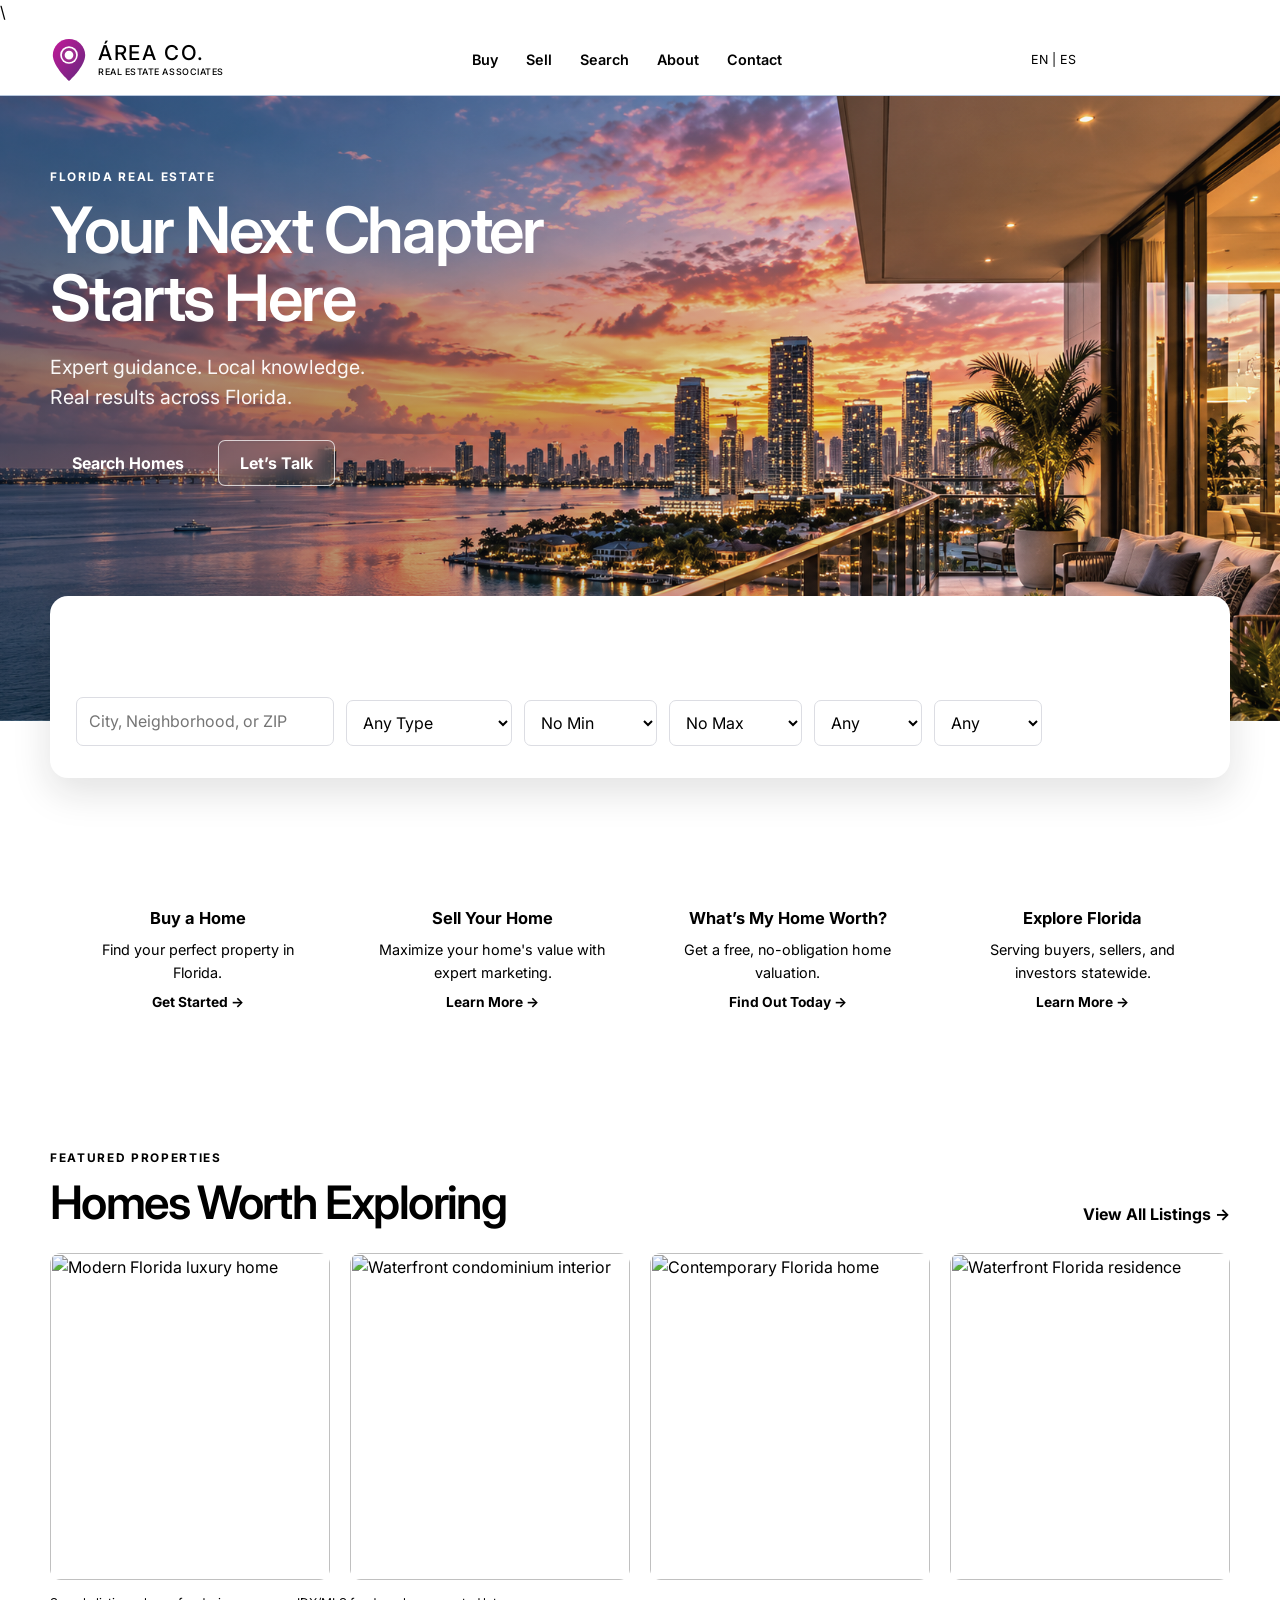
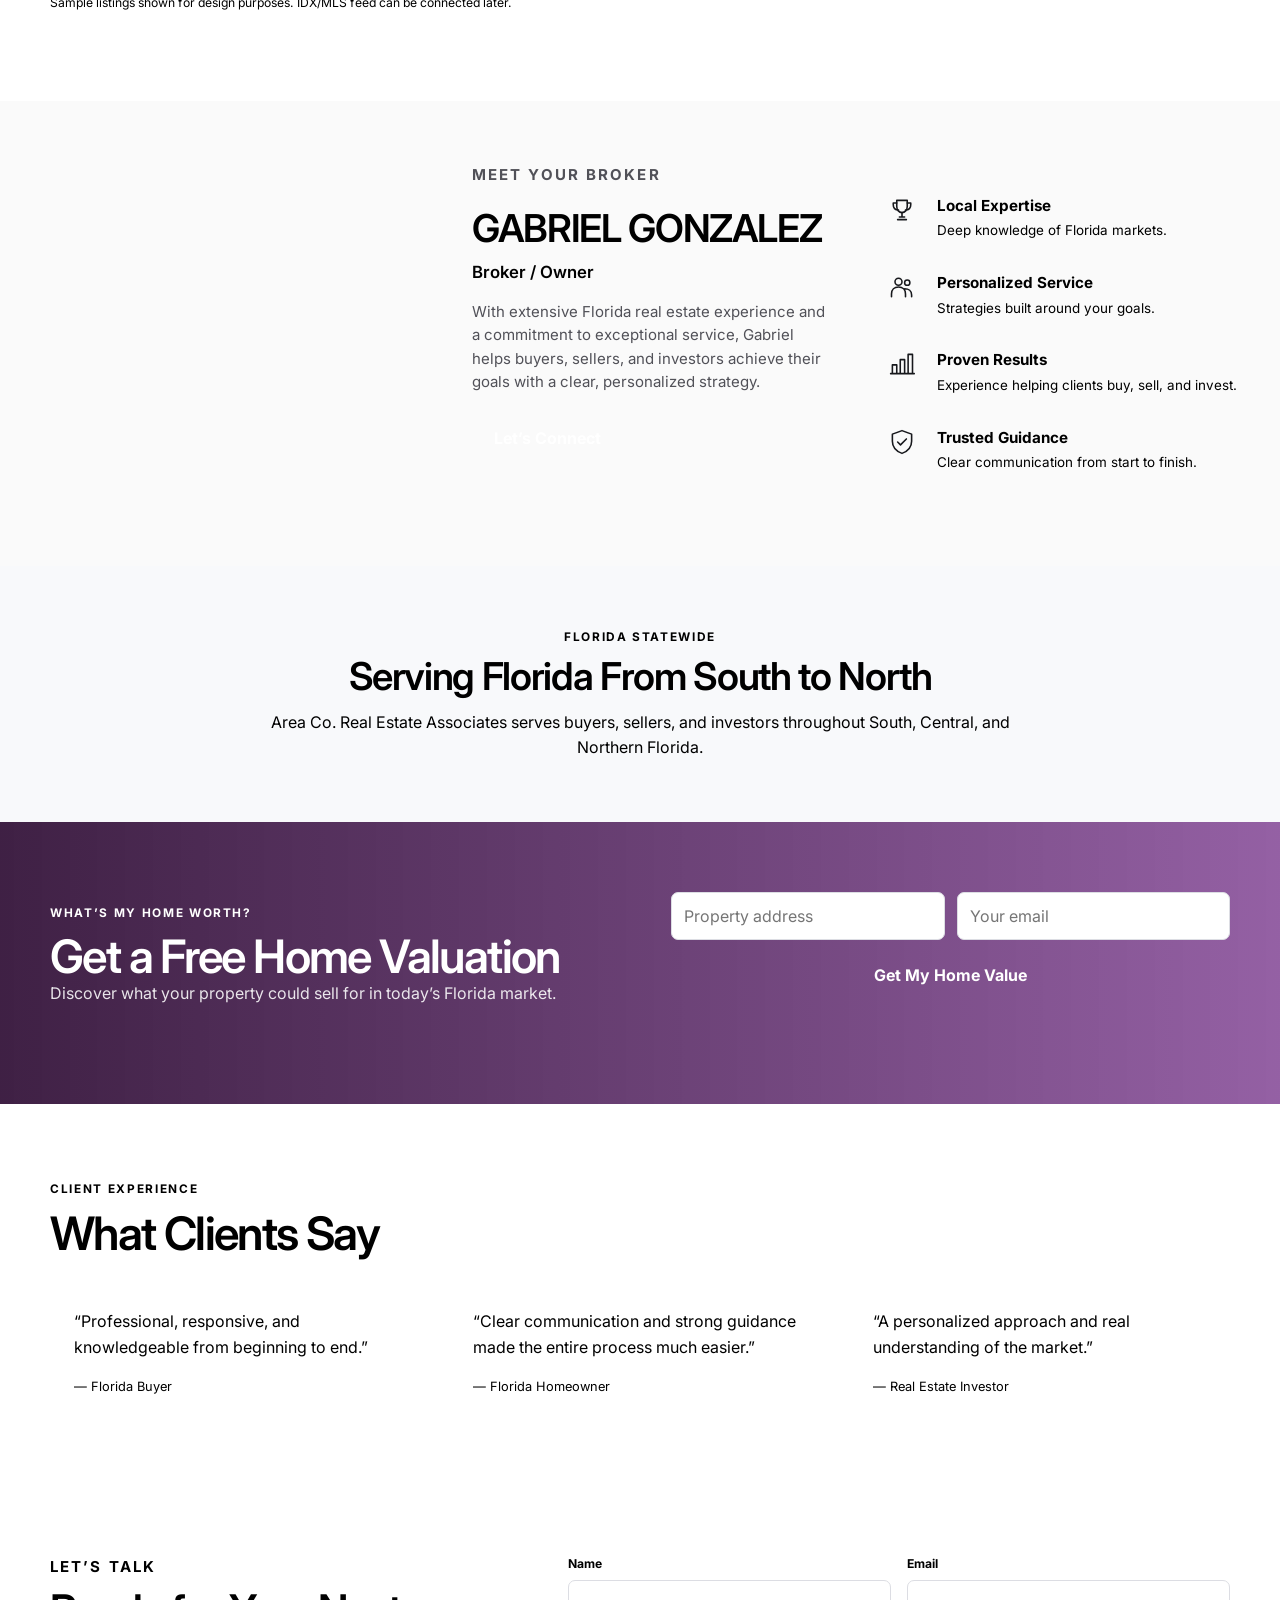
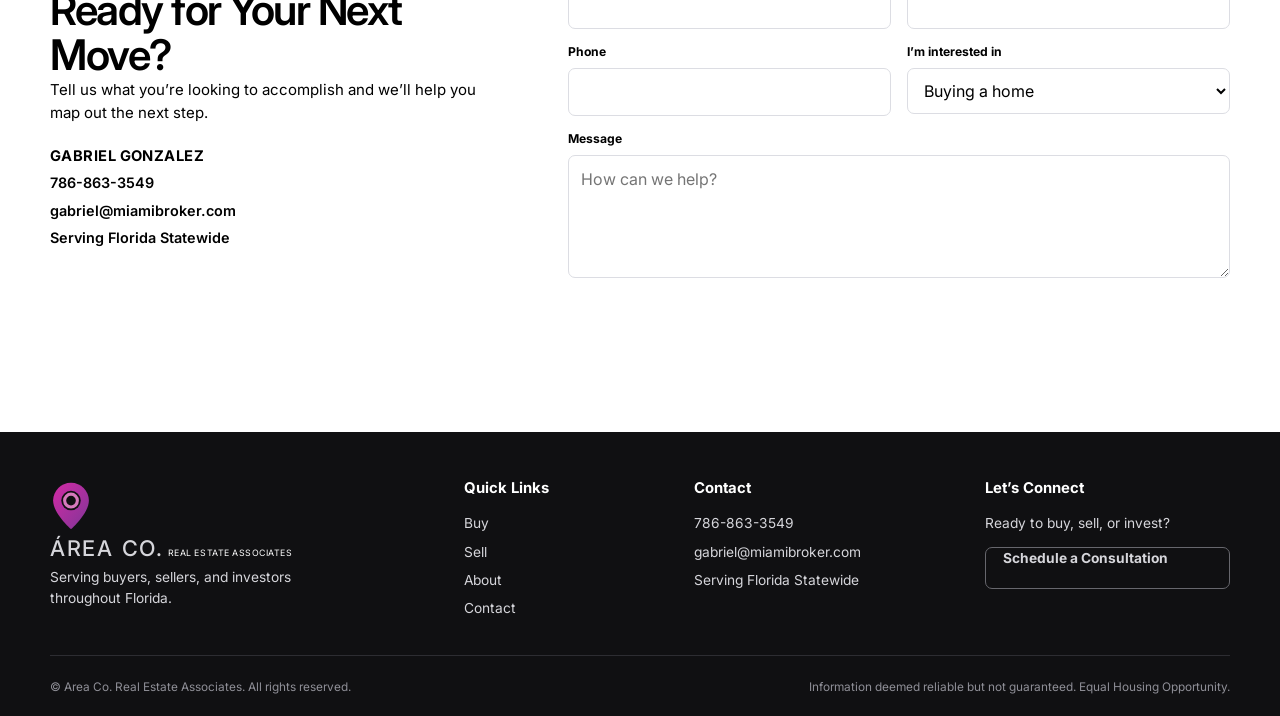
==== index.html @ 0ae772a0 "Add files via upload" ====
\
<!doctype html>
<html lang="en">
<head>
  <meta charset="utf-8" />
  <meta name="viewport" content="width=device-width, initial-scale=1" />
  <meta name="description" content="Area Co. Real Estate Associates — serving buyers, sellers, and investors throughout Florida." />
  <title>Area Co. Real Estate Associates | Florida Real Estate</title>
  <link rel="preconnect" href="https://fonts.googleapis.com">
  <link rel="preconnect" href="https://fonts.gstatic.com" crossorigin>
  <link href="https://fonts.googleapis.com/css2?family=Inter:wght@400;500;600;700&display=swap" rel="stylesheet">
  <link rel="stylesheet" href="styles.css" />
</head>
<body>
  <header class="site-header">
    <div class="container nav-wrap">
      <a href="#top" class="brand" aria-label="Area Co. home">
        <svg class="brand-mark" viewBox="0 0 54 64" aria-hidden="true">
          <defs>
            <linearGradient id="brandGradientHeader" x1="0" y1="0" x2="1" y2="1">
              <stop offset="0%" stop-color="#c21a98"/>
              <stop offset="100%" stop-color="#65277f"/>
            </linearGradient>
          </defs>
          <path fill="url(#brandGradientHeader)" d="M27 2C14.3 2 4 12.3 4 25c0 16.6 23 37 23 37s23-20.4 23-37C50 12.3 39.7 2 27 2Z"/>
          <circle cx="27" cy="25" r="12.5" fill="#fff"/>
          <circle cx="27" cy="25" r="8.2" fill="none" stroke="#9d2d8f" stroke-width="4"/>
        </svg>
        <span class="brand-copy">
          <strong>ÁREA CO.</strong>
          <small>REAL ESTATE ASSOCIATES</small>
        </span>
      </a>

      <button class="menu-toggle" aria-expanded="false" aria-controls="mainNav" aria-label="Open navigation">
        <span></span><span></span><span></span>
      </button>

      <nav id="mainNav" class="main-nav" aria-label="Primary navigation">
        <a href="#buy">Buy</a>
        <a href="#sell">Sell</a>
        <a href="#search">Search</a>
        <a href="#about">About</a>
        <a href="#contact">Contact</a>
      </nav>

      <div class="nav-actions">
        <span class="lang">EN <span>|</span> ES</span>
        <a class="btn btn-accent btn-small" href="tel:+17868633549">786-863-3549</a>
      </div>
    </div>
  </header>

  <main id="top">
    <section class="hero">
      <div class="hero-image" aria-hidden="true"></div>
      <div class="hero-shade" aria-hidden="true"></div>
      <div class="container hero-inner">
        <div class="hero-copy">
          <p class="eyebrow light">Florida Real Estate</p>
          <h1>Your Next Chapter<br />Starts Here</h1>
          <p class="hero-sub">Expert guidance. Local knowledge.<br />Real results across Florida.</p>
          <div class="hero-buttons">
            <a class="btn btn-accent" href="#search">Search Homes</a>
            <a class="btn btn-ghost" href="#contact">Let’s Talk</a>
          </div>
        </div>

        <form id="propertySearch" class="search-panel" aria-label="Property search">
          <div class="search-tabs" role="tablist" aria-label="Search type">
            <button type="button" class="tab active" data-tab="Buy">Buy</button>
            <button type="button" class="tab" data-tab="Rent">Rent</button>
            <button type="button" class="tab" data-tab="Sell">Sell</button>
            <button type="button" class="tab" data-tab="Home Value">Home Value</button>
          </div>
          <div class="search-grid">
            <label>
              <span>Location</span>
              <input type="text" name="location" placeholder="City, Neighborhood, or ZIP" />
            </label>
            <label>
              <span>Property Type</span>
              <select name="type">
                <option>Any Type</option>
                <option>Single Family</option>
                <option>Condo</option>
                <option>Townhome</option>
                <option>Multi-Family</option>
              </select>
            </label>
            <label>
              <span>Price Min</span>
              <select name="min">
                <option>No Min</option>
                <option>$300,000</option>
                <option>$500,000</option>
                <option>$750,000</option>
                <option>$1,000,000</option>
              </select>
            </label>
            <label>
              <span>Price Max</span>
              <select name="max">
                <option>No Max</option>
                <option>$750,000</option>
                <option>$1,000,000</option>
                <option>$1,500,000</option>
                <option>$2,500,000+</option>
              </select>
            </label>
            <label>
              <span>Beds</span>
              <select name="beds">
                <option>Any</option><option>2+</option><option>3+</option><option>4+</option><option>5+</option>
              </select>
            </label>
            <label>
              <span>Baths</span>
              <select name="baths">
                <option>Any</option><option>2+</option><option>3+</option><option>4+</option>
              </select>
            </label>
            <button class="btn btn-accent search-btn" type="submit">Search</button>
          </div>
          <p id="searchMessage" class="form-message" aria-live="polite"></p>
        </form>
      </div>
    </section>

    <section class="quick-links" id="buy">
      <div class="container quick-grid">
        <a href="#search" class="quick-item">
          <svg class="quick-icon" viewBox="0 0 32 32" aria-hidden="true">
            <path d="M5 14.5 16 5l11 9.5V27H19v-8h-6v8H5Z"/>
          </svg>
          <h3>Buy a Home</h3>
          <p>Find your perfect property in Florida.</p>
          <span>Get Started →</span>
        </a>
        <a href="#sell" class="quick-item">
          <svg class="quick-icon" viewBox="0 0 32 32" aria-hidden="true">
            <path d="M4 14 15 3h10l4 4v10L18 28 4 14Z"/>
            <circle cx="22" cy="9" r="2"/>
          </svg>
          <h3>Sell Your Home</h3>
          <p>Maximize your home's value with expert marketing.</p>
          <span>Learn More →</span>
        </a>
        <a href="#sell" class="quick-item">
          <svg class="quick-icon" viewBox="0 0 32 32" aria-hidden="true">
            <path d="M5 27V16h5v11M14 27V10h5v17M23 27V4h5v23M3 27h27"/>
          </svg>
          <h3>What’s My Home Worth?</h3>
          <p>Get a free, no-obligation home valuation.</p>
          <span>Find Out Today →</span>
        </a>
        <a href="#statewide" class="quick-item">
          <svg class="quick-icon" viewBox="0 0 32 32" aria-hidden="true">
            <path d="M16 29s9-8.4 9-16a9 9 0 1 0-18 0c0 7.6 9 16 9 16Z"/>
            <circle cx="16" cy="13" r="3.2"/>
          </svg>
          <h3>Explore Florida</h3>
          <p>Serving buyers, sellers, and investors statewide.</p>
          <span>Learn More →</span>
        </a>
      </div>
    </section>

    <section class="section" id="search">
      <div class="container">
        <div class="section-heading">
          <div>
            <p class="eyebrow">Featured Properties</p>
            <h2>Homes Worth Exploring</h2>
          </div>
          <a href="#contact" class="text-link">View All Listings →</a>
        </div>

        <div class="property-grid">
          <article class="property-card">
            <img src="https://images.unsplash.com/photo-1600585154340-be6161a56a0c?auto=format&fit=crop&w=900&q=82" alt="Modern Florida luxury home" />
            <div class="property-body"><h3>$1,495,000</h3><p class="location">Doral, FL</p><p class="meta">5 Beds | 4 Baths | 3,220 Sq Ft</p></div>
          </article>
          <article class="property-card">
            <img src="https://images.unsplash.com/photo-1600566753086-00f18fb6b3ea?auto=format&fit=crop&w=900&q=82" alt="Waterfront condominium interior" />
            <div class="property-body"><h3>$895,000</h3><p class="location">Brickell, FL</p><p class="meta">2 Beds | 2 Baths | 1,256 Sq Ft</p></div>
          </article>
          <article class="property-card">
            <img src="https://images.unsplash.com/photo-1568605114967-8130f3a36994?auto=format&fit=crop&w=900&q=82" alt="Contemporary Florida home" />
            <div class="property-body"><h3>$725,000</h3><p class="location">Homestead, FL</p><p class="meta">4 Beds | 3 Baths | 2,410 Sq Ft</p></div>
          </article>
          <article class="property-card">
            <img src="https://images.unsplash.com/photo-1605146769289-440113cc3d00?auto=format&fit=crop&w=900&q=82" alt="Waterfront Florida residence" />
            <div class="property-body"><h3>$1,250,000</h3><p class="location">Miami, FL</p><p class="meta">4 Beds | 3 Baths | 2,980 Sq Ft</p></div>
          </article>
        </div>
        <p class="placeholder-note">Sample listings shown for design purposes. IDX/MLS feed can be connected later.</p>
      </div>
    </section>

    <section class="broker-section" id="about">
      <div class="broker-photo" role="img" aria-label="Professional real estate broker"></div>

      <div class="broker-copy">
        <p class="eyebrow">Meet Your Broker</p>
        <h2>GABRIEL GONZALEZ</h2>
        <h3>Broker / Owner</h3>
        <p>With extensive Florida real estate experience and a commitment to exceptional service, Gabriel helps buyers, sellers, and investors achieve their goals with a clear, personalized strategy.</p>
        <a class="btn btn-accent" href="#contact">Let’s Connect</a>
      </div>

      <div class="broker-values">
        <div class="broker-value">
          <svg viewBox="0 0 32 32" aria-hidden="true">
            <path d="M10 5h12v7c0 4-2.7 7-6 7s-6-3-6-7V5Z"/>
            <path d="M10 8H6v2c0 4 2.4 6 6 6M22 8h4v2c0 4-2.4 6-6 6M16 19v5M11 27h10M13 24h6"/>
          </svg>
          <div><strong>Local Expertise</strong><span>Deep knowledge of Florida markets.</span></div>
        </div>
        <div class="broker-value">
          <svg viewBox="0 0 32 32" aria-hidden="true">
            <circle cx="12" cy="10" r="4"/>
            <circle cx="22" cy="11" r="3"/>
            <path d="M4 27v-3c0-5 3.3-8 8-8s8 3 8 8v3M19 18c4.6 0 8 2.7 8 7v2"/>
          </svg>
          <div><strong>Personalized Service</strong><span>Strategies built around your goals.</span></div>
        </div>
        <div class="broker-value">
          <svg viewBox="0 0 32 32" aria-hidden="true">
            <path d="M5 27V17h5v10M14 27V11h5v16M23 27V5h5v22M3 27h27"/>
          </svg>
          <div><strong>Proven Results</strong><span>Experience helping clients buy, sell, and invest.</span></div>
        </div>
        <div class="broker-value">
          <svg viewBox="0 0 32 32" aria-hidden="true">
            <path d="M16 3 27 7v8c0 7-4.4 11.4-11 14-6.6-2.6-11-7-11-14V7l11-4Z"/>
            <path d="m11 16 3.3 3.3L21 12.5"/>
          </svg>
          <div><strong>Trusted Guidance</strong><span>Clear communication from start to finish.</span></div>
        </div>
      </div>
    </section>

    <section class="statewide-section" id="statewide">
      <div class="container statewide-inner">
        <p class="eyebrow">Florida Statewide</p>
        <h2>Serving Florida From South to North</h2>
        <p>Area Co. Real Estate Associates serves buyers, sellers, and investors throughout South, Central, and Northern Florida.</p>
      </div>
    </section>

    <section class="valuation" id="sell">
      <div class="container valuation-inner">
        <div>
          <p class="eyebrow light">What’s My Home Worth?</p>
          <h2>Get a Free Home Valuation</h2>
          <p>Discover what your property could sell for in today’s Florida market.</p>
        </div>
        <form id="valuationForm" class="valuation-form">
          <input type="text" name="address" placeholder="Property address" required />
          <input type="email" name="email" placeholder="Your email" required />
          <button class="btn btn-accent" type="submit">Get My Home Value</button>
          <p id="valuationMessage" class="form-message light-message" aria-live="polite"></p>
        </form>
      </div>
    </section>

    <section class="section testimonials">
      <div class="container">
        <p class="eyebrow">Client Experience</p>
        <h2>What Clients Say</h2>
        <div class="testimonial-grid">
          <blockquote>“Professional, responsive, and knowledgeable from beginning to end.”<cite>— Florida Buyer</cite></blockquote>
          <blockquote>“Clear communication and strong guidance made the entire process much easier.”<cite>— Florida Homeowner</cite></blockquote>
          <blockquote>“A personalized approach and real understanding of the market.”<cite>— Real Estate Investor</cite></blockquote>
        </div>
      </div>
    </section>

    <section class="contact-section" id="contact">
      <div class="container contact-grid">
        <div>
          <p class="eyebrow">Let’s Talk</p>
          <h2>Ready for Your Next Move?</h2>
          <p>Tell us what you’re looking to accomplish and we’ll help you map out the next step.</p>
          <div class="contact-details">
            <strong>GABRIEL GONZALEZ</strong>
            <a href="tel:+17868633549">786-863-3549</a>
            <a href="mailto:gabriel@miamibroker.com">gabriel@miamibroker.com</a>
            <span>Serving Florida Statewide</span>
          </div>
        </div>

        <form id="contactForm" class="contact-form">
          <label><span>Name</span><input type="text" name="name" required /></label>
          <label><span>Email</span><input type="email" name="email" required /></label>
          <label><span>Phone</span><input type="tel" name="phone" /></label>
          <label><span>I’m interested in</span>
            <select name="interest">
              <option>Buying a home</option>
              <option>Selling a home</option>
              <option>Investing</option>
              <option>Home valuation</option>
              <option>General question</option>
            </select>
          </label>
          <label class="full"><span>Message</span><textarea name="message" rows="4" placeholder="How can we help?"></textarea></label>
          <button class="btn btn-accent" type="submit">Send Message</button>
          <p id="contactMessage" class="form-message" aria-live="polite"></p>
        </form>
      </div>
    </section>
  </main>

  <footer class="site-footer">
    <div class="container footer-grid">
      <div class="footer-brand">
        <a href="#top" class="footer-logo" aria-label="Area Co. home">
          <svg class="footer-brand-mark" viewBox="0 0 54 64" aria-hidden="true">
            <defs>
              <linearGradient id="brandGradientFooter" x1="0" y1="0" x2="1" y2="1">
                <stop offset="0%" stop-color="#d32aa5"/>
                <stop offset="100%" stop-color="#7f3697"/>
              </linearGradient>
            </defs>
            <path fill="url(#brandGradientFooter)" d="M27 2C14.3 2 4 12.3 4 25c0 16.6 23 37 23 37s23-20.4 23-37C50 12.3 39.7 2 27 2Z"/>
            <circle cx="27" cy="25" r="12.5" fill="#101012"/>
            <circle cx="27" cy="25" r="8.2" fill="none" stroke="#d67abc" stroke-width="4"/>
          </svg>
          <span>
            <strong>ÁREA CO.</strong>
            <small>REAL ESTATE ASSOCIATES</small>
          </span>
        </a>
        <p>Serving buyers, sellers, and investors throughout Florida.</p>
      </div>

      <div>
        <h4>Quick Links</h4>
        <a href="#buy">Buy</a>
        <a href="#sell">Sell</a>
        <a href="#about">About</a>
        <a href="#contact">Contact</a>
      </div>

      <div>
        <h4>Contact</h4>
        <a href="tel:+17868633549">786-863-3549</a>
        <a href="mailto:gabriel@miamibroker.com">gabriel@miamibroker.com</a>
        <span>Serving Florida Statewide</span>
      </div>

      <div class="footer-cta">
        <h4>Let’s Connect</h4>
        <p>Ready to buy, sell, or invest?</p>
        <a class="btn btn-outline-light" href="#contact">Schedule a Consultation</a>
      </div>
    </div>

    <div class="container footer-bottom">
      <span>© <span id="year"></span> Area Co. Real Estate Associates. All rights reserved.</span>
      <span>Information deemed reliable but not guaranteed. Equal Housing Opportunity.</span>
    </div>
  </footer>

  <script src="script.js"></script>
</body>
</html>
---- styles.css ----
\
:root{
  --ink:#111217;
  --muted:#6b6e76;
  --line:#e7e8ec;
  --paper:#ffffff;
  --soft:#f6f7f9;
  --magenta:#b0148e;
  --purple:#6d2b82;
  --gradient:linear-gradient(135deg,var(--magenta),var(--purple));
  --shadow:0 12px 32px rgba(20,20,20,.10);
}

*{box-sizing:border-box}
html{scroll-behavior:smooth}
body{
  margin:0;
  color:var(--ink);
  background:var(--paper);
  font-family:Inter,system-ui,-apple-system,BlinkMacSystemFont,"Segoe UI",sans-serif;
  line-height:1.55;
}
img{display:block;max-width:100%}
a{text-decoration:none;color:inherit}
button,input,select,textarea{font:inherit}
.container{width:min(1180px,calc(100% - 40px));margin-inline:auto}
.eyebrow{text-transform:uppercase;letter-spacing:.14em;font-size:.74rem;font-weight:700;color:var(--magenta);margin:0 0 10px}
.eyebrow.light{color:#fff}
h1,h2,h3,h4{font-family:Inter,system-ui,-apple-system,BlinkMacSystemFont,"Segoe UI",sans-serif}
h1,h2{margin:0;line-height:1.06;letter-spacing:-.035em}
h1{font-size:clamp(3rem,5vw,4.75rem);font-weight:600}
h2{font-size:clamp(1.9rem,3.6vw,3rem);font-weight:600}
p{margin-top:0}

.btn{
  display:inline-flex;
  align-items:center;
  justify-content:center;
  min-height:46px;
  padding:0 21px;
  border-radius:7px;
  border:1px solid transparent;
  font-weight:700;
  transition:.2s ease;
  cursor:pointer;
}
.btn-accent{background:var(--gradient);color:#fff}
.btn-accent:hover{transform:translateY(-1px);filter:brightness(1.04)}
.btn-ghost{border-color:rgba(255,255,255,.72);color:#fff;background:rgba(255,255,255,.07);backdrop-filter:blur(8px)}
.btn-small{min-height:40px;padding-inline:16px;font-size:.88rem}
.text-link{color:var(--magenta);font-weight:700}

.site-header{
  position:sticky;top:0;z-index:30;
  background:rgba(255,255,255,.97);
  border-bottom:1px solid #b7c7dd;
  backdrop-filter:blur(12px)
}
.nav-wrap{min-height:70px;display:flex;align-items:center;gap:26px}
.brand{display:flex;align-items:center;gap:10px;flex:0 0 auto}
.brand-mark{width:38px;height:46px;display:block}
.brand-copy{display:flex;flex-direction:column;line-height:1}
.brand-copy strong{font-size:1.28rem;letter-spacing:.08em;font-weight:500}
.brand-copy small{font-size:.56rem;letter-spacing:.06em;margin-top:5px;font-weight:500}
.main-nav{display:flex;align-items:center;justify-content:center;gap:28px;margin-left:auto}
.main-nav a{font-size:.9rem;font-weight:600}
.main-nav a:hover{color:var(--magenta)}
.nav-actions{display:flex;align-items:center;gap:16px;margin-left:auto}
.lang{font-size:.78rem;color:var(--muted)}
.menu-toggle{display:none;border:0;background:transparent;padding:7px}
.menu-toggle span{display:block;width:24px;height:2px;background:#111;margin:5px 0}

.hero{
  position:relative;
  min-height:620px;
  overflow:visible;
  color:#fff;
}
.hero-image{
  position:absolute;
  inset:0;
  background:url("assets/hero-miami.png") center 48%/cover no-repeat;
  filter:brightness(1.08) saturate(.82) contrast(.96);
  transform:scale(1.003);
}
.hero-shade{
  position:absolute;
  inset:0;
  background:linear-gradient(90deg,rgba(9,18,34,.40) 0%,rgba(9,18,34,.17) 42%,rgba(9,18,34,.02) 72%);
}
.hero-inner{padding:72px 0 0;position:relative;z-index:2}
.hero-copy{max-width:610px}
.hero-sub{font-size:clamp(1rem,1.7vw,1.22rem);margin:20px 0 28px;color:rgba(255,255,255,.95)}
.hero-buttons{display:flex;gap:12px;flex-wrap:wrap}
.search-panel{
  margin-top:52px;
  transform:translateY(58px);
  background:#fff;
  color:var(--ink);
  border-radius:18px;
  box-shadow:0 14px 38px rgba(20,20,20,.13);
  padding:0 26px 24px;
}
.search-tabs{display:flex;gap:28px;border-bottom:1px solid var(--line);min-height:58px;align-items:end}
.tab{border:0;background:transparent;padding:0 6px 15px;font-weight:600;cursor:pointer;color:var(--muted);border-bottom:3px solid transparent}
.tab.active{color:var(--ink);border-bottom-color:var(--magenta)}
.search-grid{display:grid;grid-template-columns:1.55fr 1fr .8fr .8fr .65fr .65fr .9fr;gap:12px;padding-top:18px;align-items:end}
.search-grid label span,.contact-form label span{display:block;font-size:.76rem;font-weight:700;margin-bottom:6px}
input,select,textarea{width:100%;border:1px solid #dcdde3;background:#fff;border-radius:7px;padding:11px 12px;outline:none}
input:focus,select:focus,textarea:focus{border-color:var(--magenta);box-shadow:0 0 0 3px rgba(176,20,142,.10)}
.search-btn{width:100%}
.form-message{margin:8px 0 0;color:var(--muted);font-size:.84rem}

.quick-links{padding:120px 0 60px;border-bottom:1px solid var(--line)}
.quick-grid{display:grid;grid-template-columns:repeat(4,1fr)}
.quick-item{text-align:center;padding:0 28px;border-right:1px solid var(--line)}
.quick-item:last-child{border-right:0}
.quick-icon{
  width:38px;height:38px;
  margin:0 auto 12px;
  fill:none;
  stroke:var(--magenta);
  stroke-width:2;
  stroke-linecap:round;
  stroke-linejoin:round;
}
.quick-item h3{margin:0 0 8px;font-size:1.03rem}
.quick-item p{color:var(--muted);font-size:.9rem;margin-bottom:8px}
.quick-item span{color:var(--magenta);font-weight:700;font-size:.86rem}

.section{padding:76px 0}
.section-heading{display:flex;align-items:end;justify-content:space-between;gap:20px;margin-bottom:26px}
.section-heading p{color:var(--muted);max-width:680px}
.property-grid{display:grid;grid-template-columns:repeat(4,1fr);gap:20px}
.property-card{border:1px solid var(--line);border-radius:11px;overflow:hidden;background:#fff;transition:.2s ease}
.property-card:hover{transform:translateY(-4px);box-shadow:var(--shadow)}
.property-card img{width:100%;aspect-ratio:1.35/1;object-fit:cover}
.property-body{padding:16px}
.property-body h3{font-size:1.18rem;margin:0 0 4px}
.property-body p{margin-bottom:5px}
.location{font-weight:600}
.meta{color:var(--muted);font-size:.8rem}
.placeholder-note{font-size:.76rem;color:var(--muted);margin-top:14px}

.broker-section{
  display:grid;
  grid-template-columns:1.05fr 1.12fr 1fr;
  min-height:465px;
  background:#fafafa;
  border-block:1px solid var(--line)
}
.broker-photo{
  background:url("https://images.unsplash.com/photo-1560250097-0b93528c311a?auto=format&fit=crop&w=1000&q=85") center/cover no-repeat;
  min-height:405px
}
.broker-copy{padding:62px 48px}
.broker-copy h2{font-size:clamp(1.75rem,3vw,2.55rem)}
.broker-copy h3{margin:10px 0 15px;font-size:1.05rem;font-weight:600}
.broker-copy p{color:#515158;margin-bottom:22px;font-size:.94rem}
.broker-values{display:flex;flex-direction:column;justify-content:center;padding:48px 42px 48px 12px}
.broker-value{display:grid;grid-template-columns:34px 1fr;gap:15px;align-items:start;padding:15px 0;border-bottom:1px solid var(--line)}
.broker-value:last-child{border-bottom:0}
.broker-value svg{width:28px;height:28px;fill:none;stroke:#17181c;stroke-width:1.8;stroke-linecap:round;stroke-linejoin:round;margin-top:2px}
.broker-value strong,.broker-value span{display:block}
.broker-value strong{font-size:.95rem}
.broker-value span{font-size:.84rem;color:var(--muted);margin-top:3px}

.statewide-section{padding:62px 0;background:#f8f9fb;border-bottom:1px solid var(--line)}
.statewide-inner{max-width:760px;text-align:center}
.statewide-inner h2{font-size:clamp(1.8rem,3vw,2.55rem);margin-bottom:13px}
.statewide-inner p:last-child{color:var(--muted);font-size:1rem;margin-bottom:0}

.valuation{
  padding:70px 0;
  color:#fff;
  background:
    linear-gradient(90deg,rgba(42,8,48,.90),rgba(107,35,129,.72)),
    url("https://images.unsplash.com/photo-1600047509807-ba8f99d2cdde?auto=format&fit=crop&w=1800&q=82") center/cover no-repeat
}
.valuation-inner{display:grid;grid-template-columns:1fr 1fr;gap:62px;align-items:center}
.valuation-inner p{color:rgba(255,255,255,.88)}
.valuation-form{display:grid;grid-template-columns:1fr 1fr;gap:12px}
.valuation-form .btn,.valuation-form .form-message{grid-column:1/-1}
.light-message{color:rgba(255,255,255,.86)}

.testimonials h2{margin-bottom:28px}
.testimonial-grid{display:grid;grid-template-columns:repeat(3,1fr);gap:18px}
blockquote{
  margin:0;
  padding:24px;
  border:1px solid var(--line);
  border-radius:11px;
  font-size:1rem;
  line-height:1.6;
  background:#fff
}
cite{display:block;font-size:.8rem;color:var(--muted);margin-top:16px;font-style:normal}

.contact-section{padding:58px 0;background:var(--soft)}
.contact-grid{display:grid;grid-template-columns:.82fr 1.18fr;gap:58px;align-items:start}
.contact-grid>div>p{color:var(--muted);font-size:.94rem;max-width:430px}
.contact-grid h2{font-size:clamp(1.85rem,3.3vw,2.7rem)}
.contact-details{display:flex;flex-direction:column;gap:5px;margin-top:20px;font-weight:600}
.contact-details strong{font-size:.92rem;letter-spacing:.03em}
.contact-details a,.contact-details span{font-size:.9rem}
.contact-form{display:grid;grid-template-columns:1fr 1fr;gap:14px 16px}
.contact-form .full{grid-column:1/-1}
.contact-form textarea{min-height:110px;resize:vertical}
.contact-form .btn,.contact-form .form-message{grid-column:1/-1;justify-self:start}
.contact-form .btn{min-height:44px;padding-inline:24px}

.site-footer{background:#101012;color:#fff;padding:42px 0 20px}
.footer-grid{display:grid;grid-template-columns:1.5fr .75fr 1fr 1fr;gap:46px;align-items:start}
.footer-logo{display:flex;align-items:center;gap:11px;width:max-content}
.footer-brand-mark{width:42px;height:50px}
.footer-logo>span{display:flex;flex-direction:column;line-height:1}
.footer-logo strong{font-size:1.35rem;letter-spacing:.08em;font-weight:500}
.footer-logo small{font-size:.55rem;letter-spacing:.06em;margin-top:5px;color:#fff}
.footer-brand p{max-width:310px;color:#bfc0c7;margin-top:16px}
.footer-grid h4{margin:3px 0 13px;font-size:.93rem}
.footer-grid a,.footer-grid span,.footer-grid p{display:block;color:#d6d6db;margin:7px 0;font-size:.86rem}
.footer-grid a:hover{color:#fff}
.footer-cta p{margin-bottom:12px}
.btn-outline-light{border-color:#67676d;color:#fff;margin-top:7px;min-height:42px;padding-inline:17px;font-size:.84rem}
.footer-bottom{
  display:flex;justify-content:space-between;gap:24px;
  padding-top:22px;margin-top:28px;
  border-top:1px solid #2d2d32;
  color:#8f8f97;font-size:.74rem
}

@media(max-width:1020px){
  .main-nav{position:absolute;left:0;right:0;top:70px;background:#fff;display:none;flex-direction:column;align-items:stretch;padding:18px 20px;border-bottom:1px solid var(--line)}
  .main-nav.open{display:flex}
  .menu-toggle{display:block;margin-left:auto}
  .nav-actions .lang{display:none}
  .nav-actions{margin-left:0}
  .search-grid{grid-template-columns:repeat(3,1fr)}
  .search-btn{grid-column:3}
  .property-grid{grid-template-columns:repeat(2,1fr)}
  .quick-grid{grid-template-columns:repeat(2,1fr);gap:30px 0}
  .quick-item:nth-child(2){border-right:0}
  .broker-section{grid-template-columns:1fr 1fr}
  .broker-values{grid-column:1/-1;padding:28px 36px;display:grid;grid-template-columns:1fr 1fr;gap:0 30px}
}

@media(max-width:720px){
  .container{width:min(100% - 28px,1180px)}
  .brand-copy strong{font-size:1.05rem}
  .brand-copy small{font-size:.5rem}
  .nav-actions .btn{display:none}
  .hero{min-height:590px}
  .hero-inner{padding-top:64px}
  .search-panel{margin-top:45px;padding:0 16px 18px;transform:translateY(48px)}
  .search-tabs{overflow:auto;gap:18px}
  .search-grid{grid-template-columns:1fr 1fr}
  .search-grid label:first-child{grid-column:1/-1}
  .search-btn{grid-column:1/-1}
  .quick-links{padding-top:98px}
  .quick-grid{grid-template-columns:1fr}
  .quick-item{border-right:0;border-bottom:1px solid var(--line);padding:22px}
  .quick-item:last-child{border-bottom:0}
  .section{padding:58px 0}
  .section-heading{align-items:flex-start;flex-direction:column}
  .property-grid{grid-template-columns:1fr}
  .broker-section{grid-template-columns:1fr}
  .broker-photo{min-height:380px}
  .broker-copy{padding:44px 28px}
  .broker-values{grid-column:auto;grid-template-columns:1fr;padding:20px 28px 34px}
  .valuation-inner{grid-template-columns:1fr;gap:28px}
  .valuation-form{grid-template-columns:1fr}
  .testimonial-grid{grid-template-columns:1fr}
  .contact-grid{grid-template-columns:1fr;gap:34px}
  .contact-form{grid-template-columns:1fr}
  .contact-form .full{grid-column:auto}
  .footer-grid{grid-template-columns:1fr 1fr}
  .footer-bottom{flex-direction:column}
}

@media(max-width:480px){
  h1{font-size:2.55rem}
  .brand-mark{width:32px;height:40px}
  .search-grid{grid-template-columns:1fr}
  .search-grid label:first-child,.search-btn{grid-column:auto}
  .footer-grid{grid-template-columns:1fr}
}
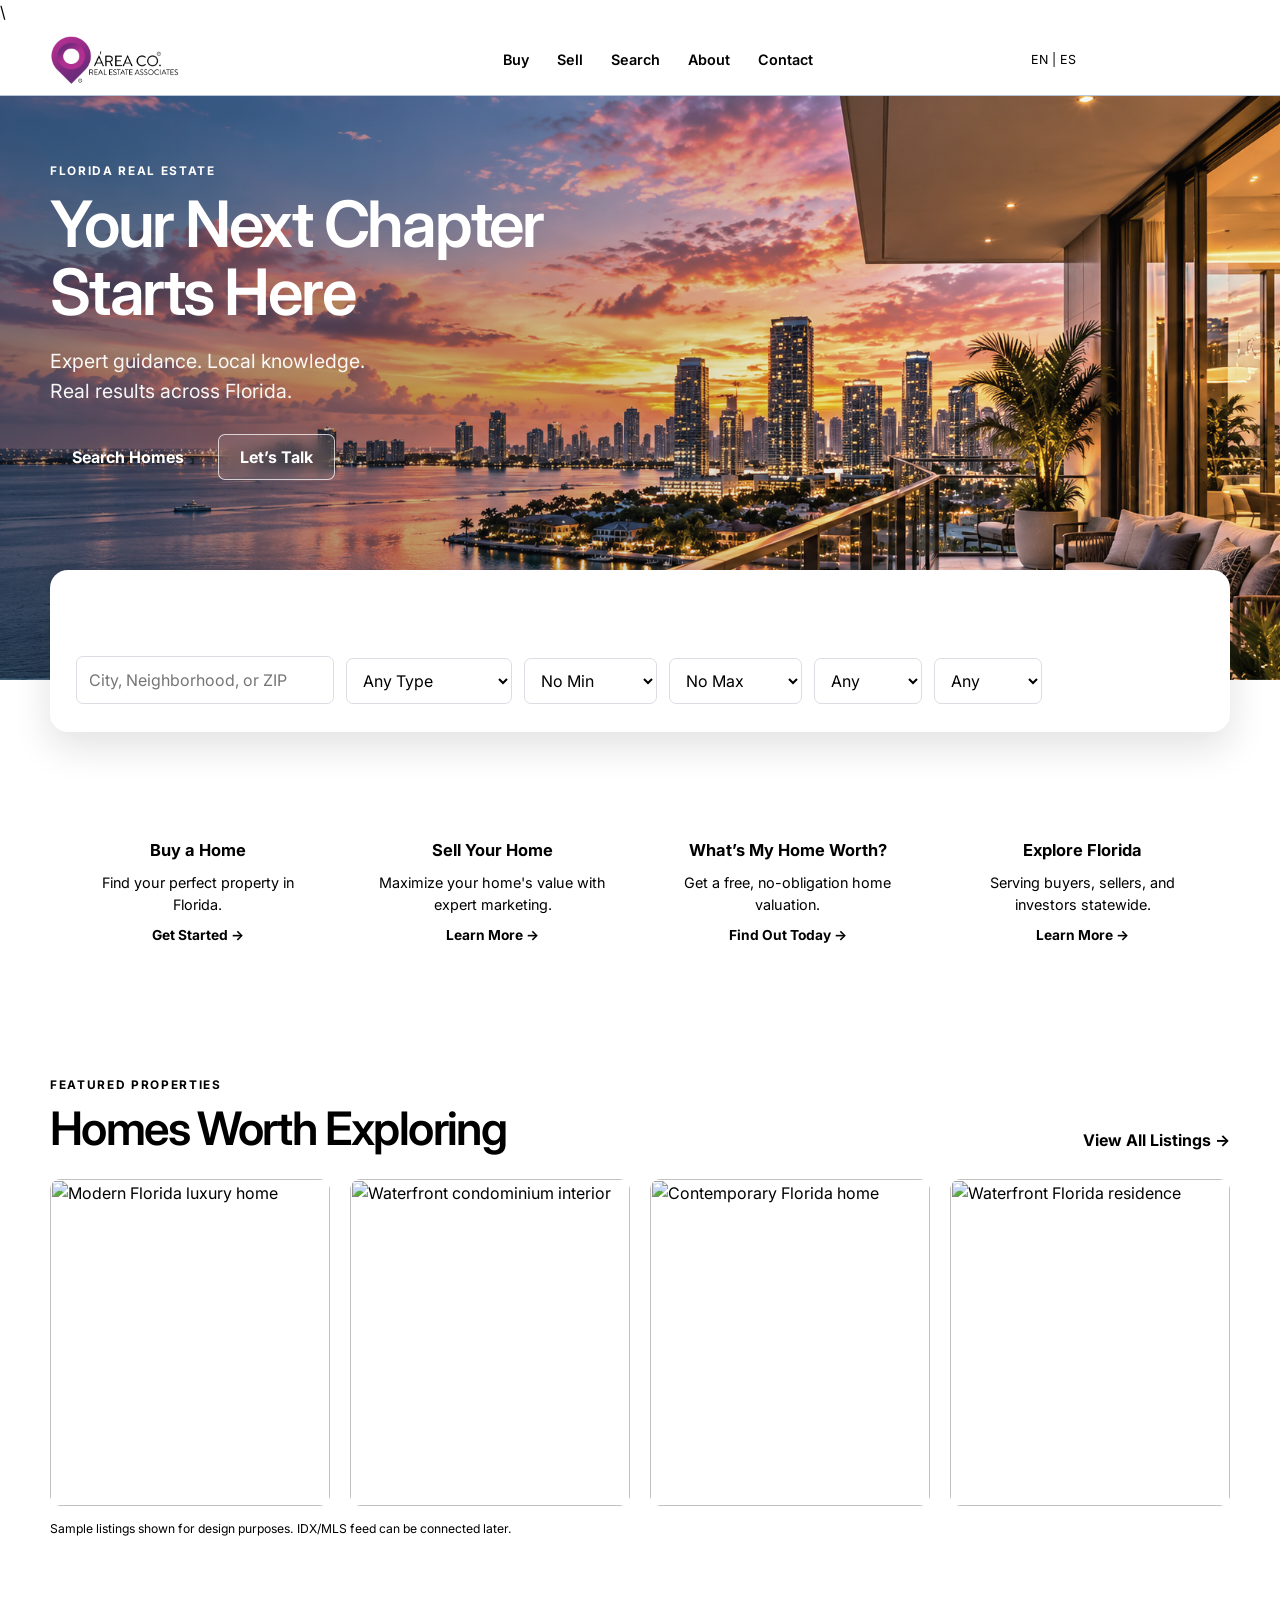
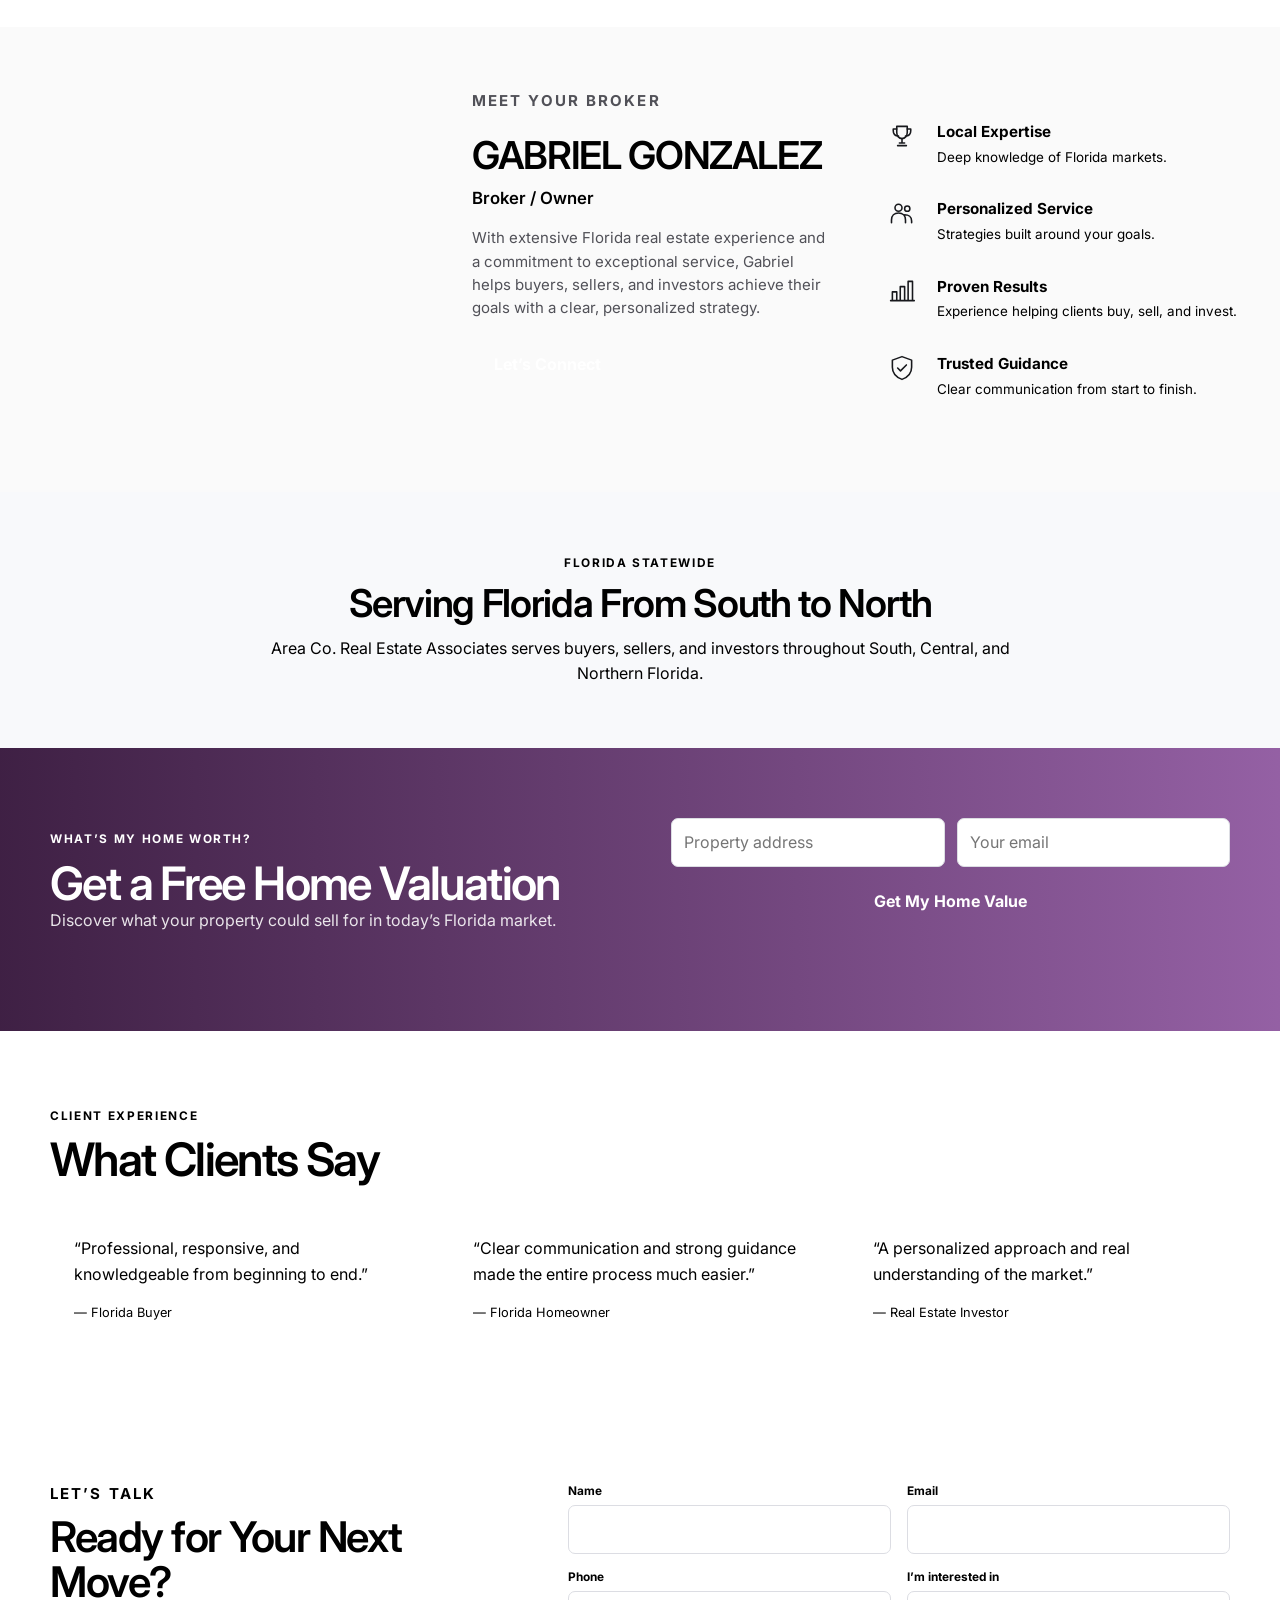
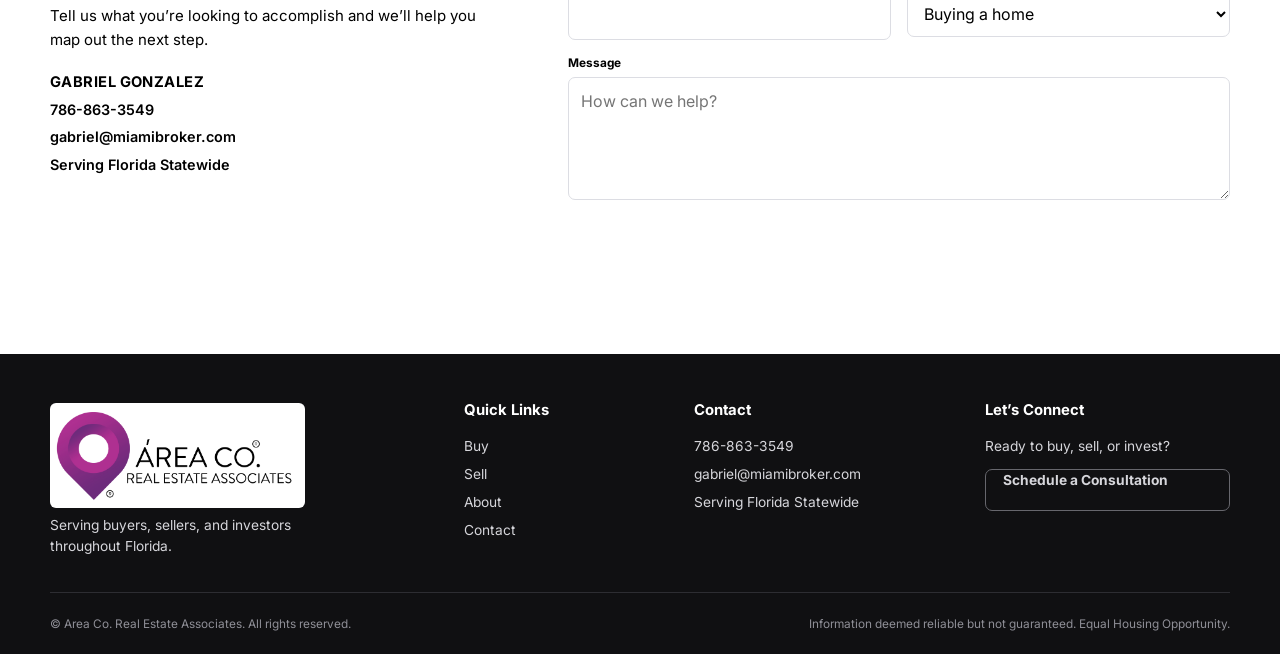
==== commit de55be11: "Add files via upload" ====
--- a/index.html
+++ b/index.html
@@ -14,23 +14,7 @@
 <body>
   <header class="site-header">
     <div class="container nav-wrap">
-      <a href="#top" class="brand" aria-label="Area Co. home">
-        <svg class="brand-mark" viewBox="0 0 54 64" aria-hidden="true">
-          <defs>
-            <linearGradient id="brandGradientHeader" x1="0" y1="0" x2="1" y2="1">
-              <stop offset="0%" stop-color="#c21a98"/>
-              <stop offset="100%" stop-color="#65277f"/>
-            </linearGradient>
-          </defs>
-          <path fill="url(#brandGradientHeader)" d="M27 2C14.3 2 4 12.3 4 25c0 16.6 23 37 23 37s23-20.4 23-37C50 12.3 39.7 2 27 2Z"/>
-          <circle cx="27" cy="25" r="12.5" fill="#fff"/>
-          <circle cx="27" cy="25" r="8.2" fill="none" stroke="#9d2d8f" stroke-width="4"/>
-        </svg>
-        <span class="brand-copy">
-          <strong>ÁREA CO.</strong>
-          <small>REAL ESTATE ASSOCIATES</small>
-        </span>
-      </a>
+      <a href="#top" class="brand" aria-label="Area Co. home"><img src="assets/area-co-horizontal.png" alt="Área Co. Real Estate Associates"></a>
 
       <button class="menu-toggle" aria-expanded="false" aria-controls="mainNav" aria-label="Open navigation">
         <span></span><span></span><span></span>
@@ -127,6 +111,7 @@
       </div>
     </section>
 
+    
     <section class="quick-links" id="buy">
       <div class="container quick-grid">
         <a href="#search" class="quick-item">
@@ -137,6 +122,7 @@
           <p>Find your perfect property in Florida.</p>
           <span>Get Started →</span>
         </a>
+
         <a href="#sell" class="quick-item">
           <svg class="quick-icon" viewBox="0 0 32 32" aria-hidden="true">
             <path d="M4 14 15 3h10l4 4v10L18 28 4 14Z"/>
@@ -146,6 +132,7 @@
           <p>Maximize your home's value with expert marketing.</p>
           <span>Learn More →</span>
         </a>
+
         <a href="#sell" class="quick-item">
           <svg class="quick-icon" viewBox="0 0 32 32" aria-hidden="true">
             <path d="M5 27V16h5v11M14 27V10h5v17M23 27V4h5v23M3 27h27"/>
@@ -154,6 +141,7 @@
           <p>Get a free, no-obligation home valuation.</p>
           <span>Find Out Today →</span>
         </a>
+
         <a href="#statewide" class="quick-item">
           <svg class="quick-icon" viewBox="0 0 32 32" aria-hidden="true">
             <path d="M16 29s9-8.4 9-16a9 9 0 1 0-18 0c0 7.6 9 16 9 16Z"/>
@@ -165,6 +153,7 @@
         </a>
       </div>
     </section>
+
 
     <section class="section" id="search">
       <div class="container">
@@ -315,23 +304,7 @@
   <footer class="site-footer">
     <div class="container footer-grid">
       <div class="footer-brand">
-        <a href="#top" class="footer-logo" aria-label="Area Co. home">
-          <svg class="footer-brand-mark" viewBox="0 0 54 64" aria-hidden="true">
-            <defs>
-              <linearGradient id="brandGradientFooter" x1="0" y1="0" x2="1" y2="1">
-                <stop offset="0%" stop-color="#d32aa5"/>
-                <stop offset="100%" stop-color="#7f3697"/>
-              </linearGradient>
-            </defs>
-            <path fill="url(#brandGradientFooter)" d="M27 2C14.3 2 4 12.3 4 25c0 16.6 23 37 23 37s23-20.4 23-37C50 12.3 39.7 2 27 2Z"/>
-            <circle cx="27" cy="25" r="12.5" fill="#101012"/>
-            <circle cx="27" cy="25" r="8.2" fill="none" stroke="#d67abc" stroke-width="4"/>
-          </svg>
-          <span>
-            <strong>ÁREA CO.</strong>
-            <small>REAL ESTATE ASSOCIATES</small>
-          </span>
-        </a>
+        <a href="#top" class="footer-logo" aria-label="Area Co. home"><img src="assets/area-co-horizontal.png" alt="Área Co. Real Estate Associates"></a>
         <p>Serving buyers, sellers, and investors throughout Florida.</p>
       </div>
 
--- a/styles.css
+++ b/styles.css
@@ -57,11 +57,8 @@
   backdrop-filter:blur(12px)
 }
 .nav-wrap{min-height:70px;display:flex;align-items:center;gap:26px}
-.brand{display:flex;align-items:center;gap:10px;flex:0 0 auto}
-.brand-mark{width:38px;height:46px;display:block}
-.brand-copy{display:flex;flex-direction:column;line-height:1}
-.brand-copy strong{font-size:1.28rem;letter-spacing:.08em;font-weight:500}
-.brand-copy small{font-size:.56rem;letter-spacing:.06em;margin-top:5px;font-weight:500}
+.brand{display:flex;align-items:center;flex:0 0 auto;width:235px}
+.brand img{display:block;width:100%;height:52px;object-fit:contain;object-position:left center}
 .main-nav{display:flex;align-items:center;justify-content:center;gap:28px;margin-left:auto}
 .main-nav a{font-size:.9rem;font-weight:600}
 .main-nav a:hover{color:var(--magenta)}
@@ -70,12 +67,7 @@
 .menu-toggle{display:none;border:0;background:transparent;padding:7px}
 .menu-toggle span{display:block;width:24px;height:2px;background:#111;margin:5px 0}
 
-.hero{
-  position:relative;
-  min-height:620px;
-  overflow:visible;
-  color:#fff;
-}
+.hero{position:relative;min-height:560px;overflow:visible;color:#fff}
 .hero-image{
   position:absolute;
   inset:0;
@@ -88,42 +80,26 @@
   inset:0;
   background:linear-gradient(90deg,rgba(9,18,34,.40) 0%,rgba(9,18,34,.17) 42%,rgba(9,18,34,.02) 72%);
 }
-.hero-inner{padding:72px 0 0;position:relative;z-index:2}
+.hero-inner{padding:66px 0 0;position:relative;z-index:2}
 .hero-copy{max-width:610px}
 .hero-sub{font-size:clamp(1rem,1.7vw,1.22rem);margin:20px 0 28px;color:rgba(255,255,255,.95)}
 .hero-buttons{display:flex;gap:12px;flex-wrap:wrap}
-.search-panel{
-  margin-top:52px;
-  transform:translateY(58px);
-  background:#fff;
-  color:var(--ink);
-  border-radius:18px;
-  box-shadow:0 14px 38px rgba(20,20,20,.13);
-  padding:0 26px 24px;
-}
-.search-tabs{display:flex;gap:28px;border-bottom:1px solid var(--line);min-height:58px;align-items:end}
-.tab{border:0;background:transparent;padding:0 6px 15px;font-weight:600;cursor:pointer;color:var(--muted);border-bottom:3px solid transparent}
+.search-panel{margin-top:36px;position:relative;top:54px;background:#fff;color:var(--ink);border-radius:18px;box-shadow:0 14px 38px rgba(20,20,20,.13);padding:0 26px 20px;min-height:0}
+.search-tabs{display:flex;gap:28px;border-bottom:1px solid var(--line);height:48px;align-items:flex-end}
+.tab{border:0;background:transparent;padding:0 6px 12px;font-weight:600;cursor:pointer;color:var(--muted);border-bottom:3px solid transparent;font-size:.88rem}
 .tab.active{color:var(--ink);border-bottom-color:var(--magenta)}
-.search-grid{display:grid;grid-template-columns:1.55fr 1fr .8fr .8fr .65fr .65fr .9fr;gap:12px;padding-top:18px;align-items:end}
-.search-grid label span,.contact-form label span{display:block;font-size:.76rem;font-weight:700;margin-bottom:6px}
+.search-grid{display:grid;grid-template-columns:1.55fr 1fr .8fr .8fr .65fr .65fr .9fr;gap:12px;padding-top:14px;align-items:end}
+.search-grid label span,.contact-form label span{display:block;font-size:.74rem;font-weight:700;margin-bottom:5px}
 input,select,textarea{width:100%;border:1px solid #dcdde3;background:#fff;border-radius:7px;padding:11px 12px;outline:none}
 input:focus,select:focus,textarea:focus{border-color:var(--magenta);box-shadow:0 0 0 3px rgba(176,20,142,.10)}
 .search-btn{width:100%}
 .form-message{margin:8px 0 0;color:var(--muted);font-size:.84rem}
 
-.quick-links{padding:120px 0 60px;border-bottom:1px solid var(--line)}
+.quick-links{padding:92px 0 54px;border-bottom:1px solid var(--line)}
 .quick-grid{display:grid;grid-template-columns:repeat(4,1fr)}
 .quick-item{text-align:center;padding:0 28px;border-right:1px solid var(--line)}
 .quick-item:last-child{border-right:0}
-.quick-icon{
-  width:38px;height:38px;
-  margin:0 auto 12px;
-  fill:none;
-  stroke:var(--magenta);
-  stroke-width:2;
-  stroke-linecap:round;
-  stroke-linejoin:round;
-}
+.quick-icon{width:42px;height:42px;margin:0 auto 10px;fill:none;stroke:var(--magenta);stroke-width:2.25;stroke-linecap:round;stroke-linejoin:round;display:block}
 .quick-item h3{margin:0 0 8px;font-size:1.03rem}
 .quick-item p{color:var(--muted);font-size:.9rem;margin-bottom:8px}
 .quick-item span{color:var(--magenta);font-weight:700;font-size:.86rem}
@@ -211,11 +187,8 @@
 
 .site-footer{background:#101012;color:#fff;padding:42px 0 20px}
 .footer-grid{display:grid;grid-template-columns:1.5fr .75fr 1fr 1fr;gap:46px;align-items:start}
-.footer-logo{display:flex;align-items:center;gap:11px;width:max-content}
-.footer-brand-mark{width:42px;height:50px}
-.footer-logo>span{display:flex;flex-direction:column;line-height:1}
-.footer-logo strong{font-size:1.35rem;letter-spacing:.08em;font-weight:500}
-.footer-logo small{font-size:.55rem;letter-spacing:.06em;margin-top:5px;color:#fff}
+.footer-logo{display:block;width:255px}
+.footer-logo img{display:block;width:100%;height:auto;background:#fff;border-radius:6px;padding:4px}
 .footer-brand p{max-width:310px;color:#bfc0c7;margin-top:16px}
 .footer-grid h4{margin:3px 0 13px;font-size:.93rem}
 .footer-grid a,.footer-grid span,.footer-grid p{display:block;color:#d6d6db;margin:7px 0;font-size:.86rem}
@@ -246,8 +219,6 @@
 
 @media(max-width:720px){
   .container{width:min(100% - 28px,1180px)}
-  .brand-copy strong{font-size:1.05rem}
-  .brand-copy small{font-size:.5rem}
   .nav-actions .btn{display:none}
   .hero{min-height:590px}
   .hero-inner{padding-top:64px}
@@ -279,8 +250,10 @@
 
 @media(max-width:480px){
   h1{font-size:2.55rem}
-  .brand-mark{width:32px;height:40px}
   .search-grid{grid-template-columns:1fr}
   .search-grid label:first-child,.search-btn{grid-column:auto}
   .footer-grid{grid-template-columns:1fr}
 }
+
+@media(max-width:720px){.brand{width:190px}.brand img{height:46px}}
+@media(max-width:480px){.brand{width:165px}.brand img{height:42px}}
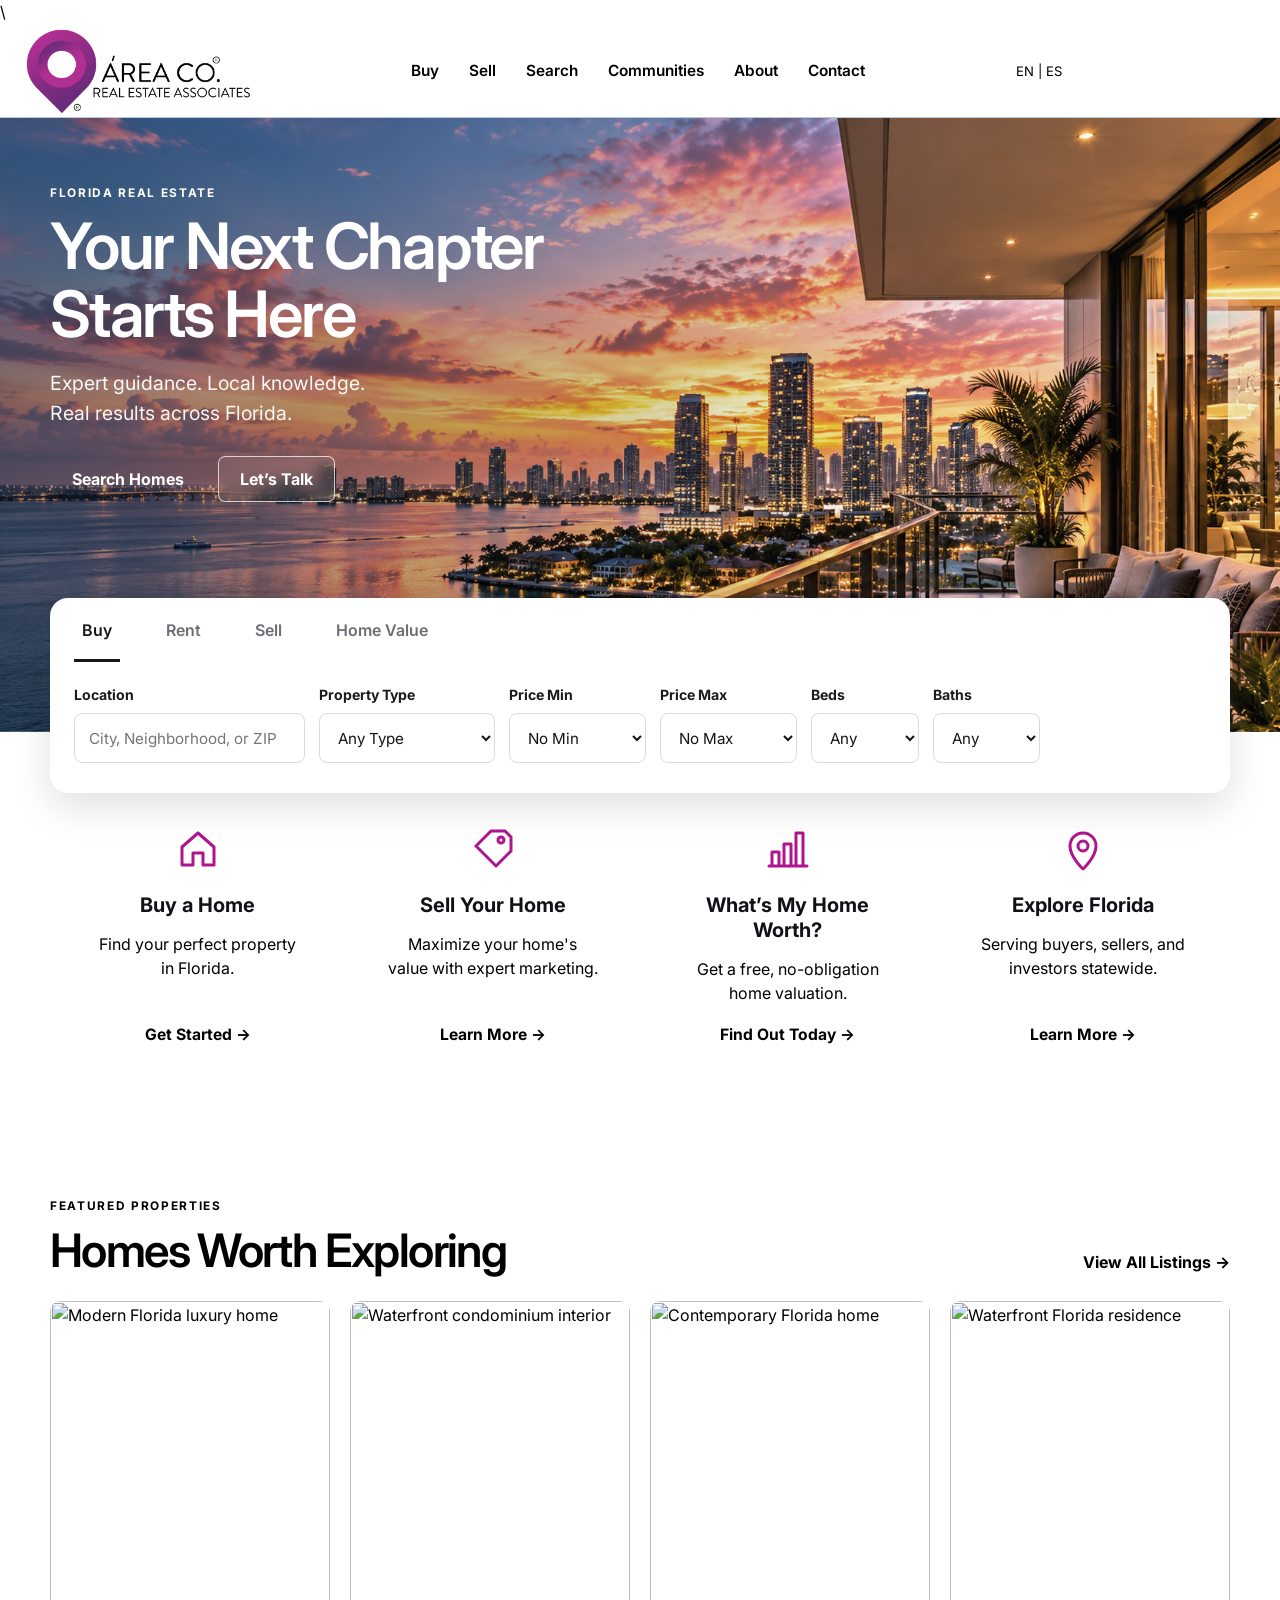
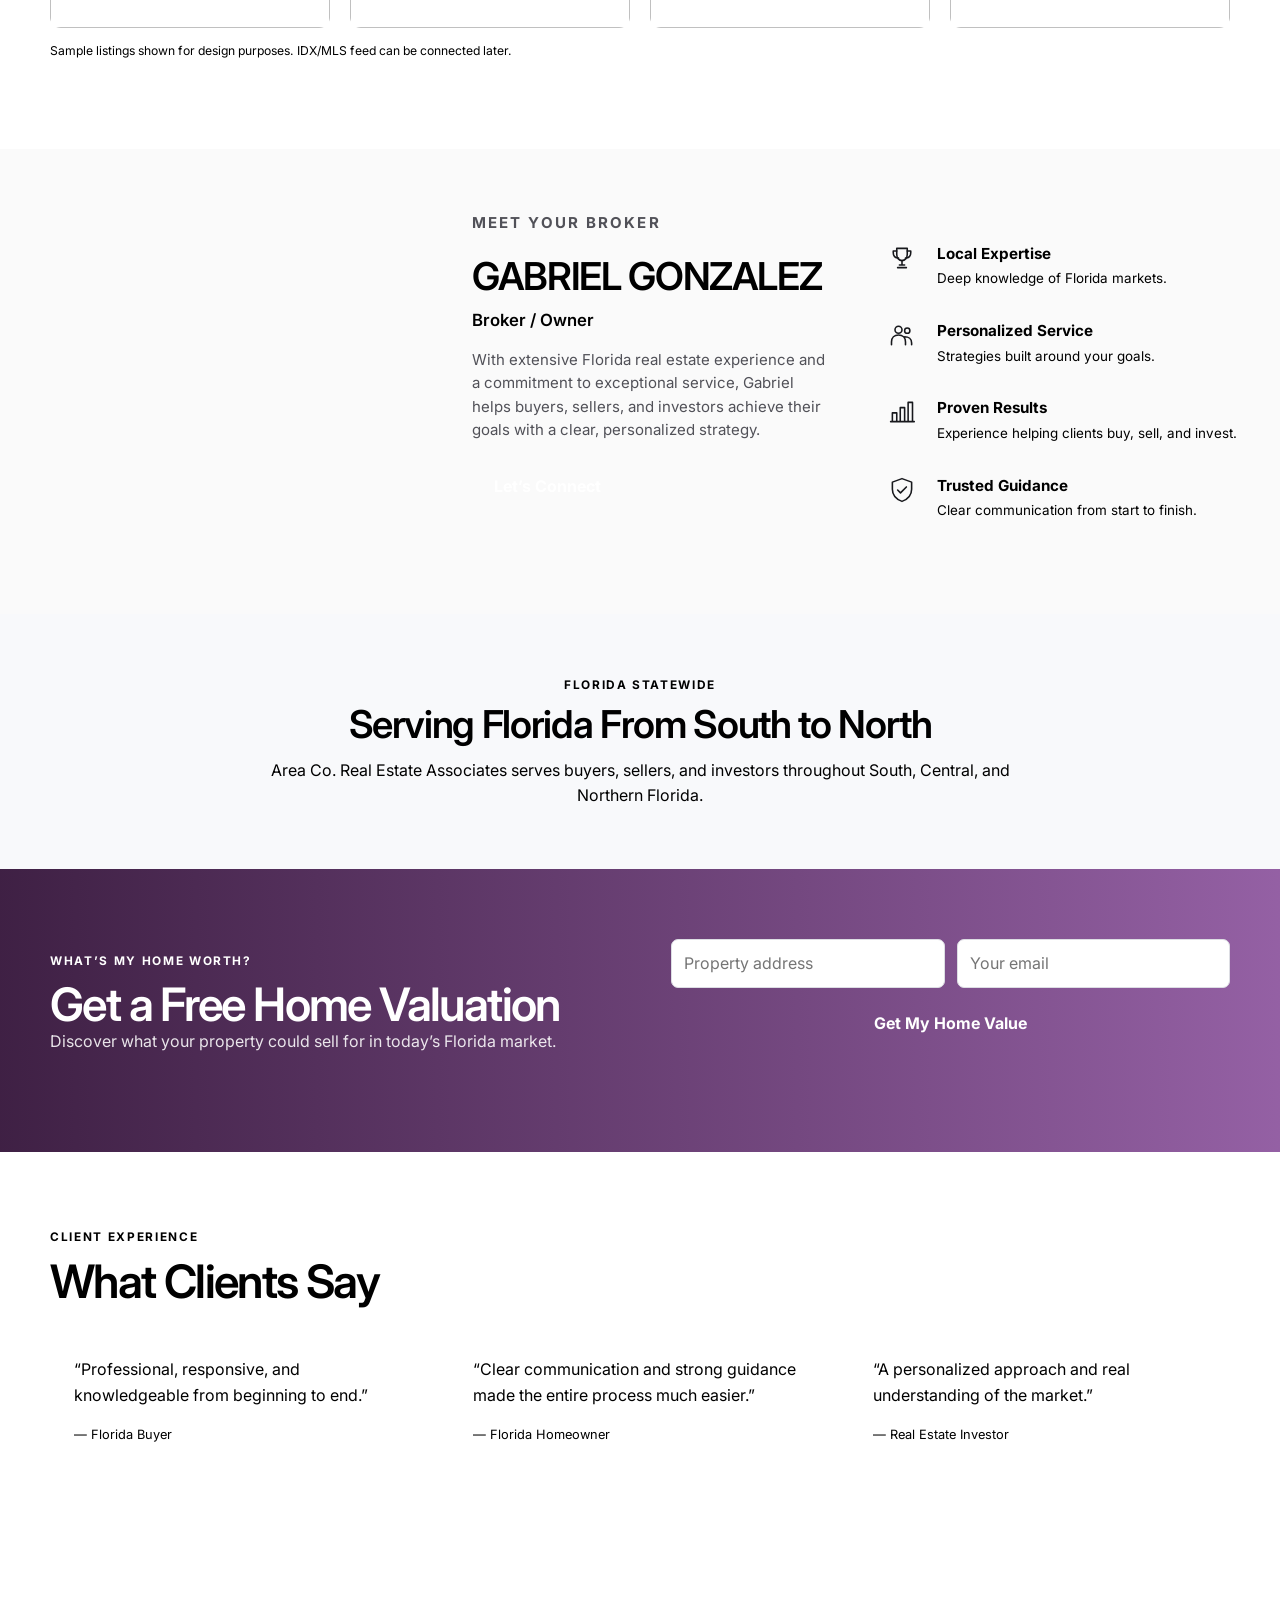
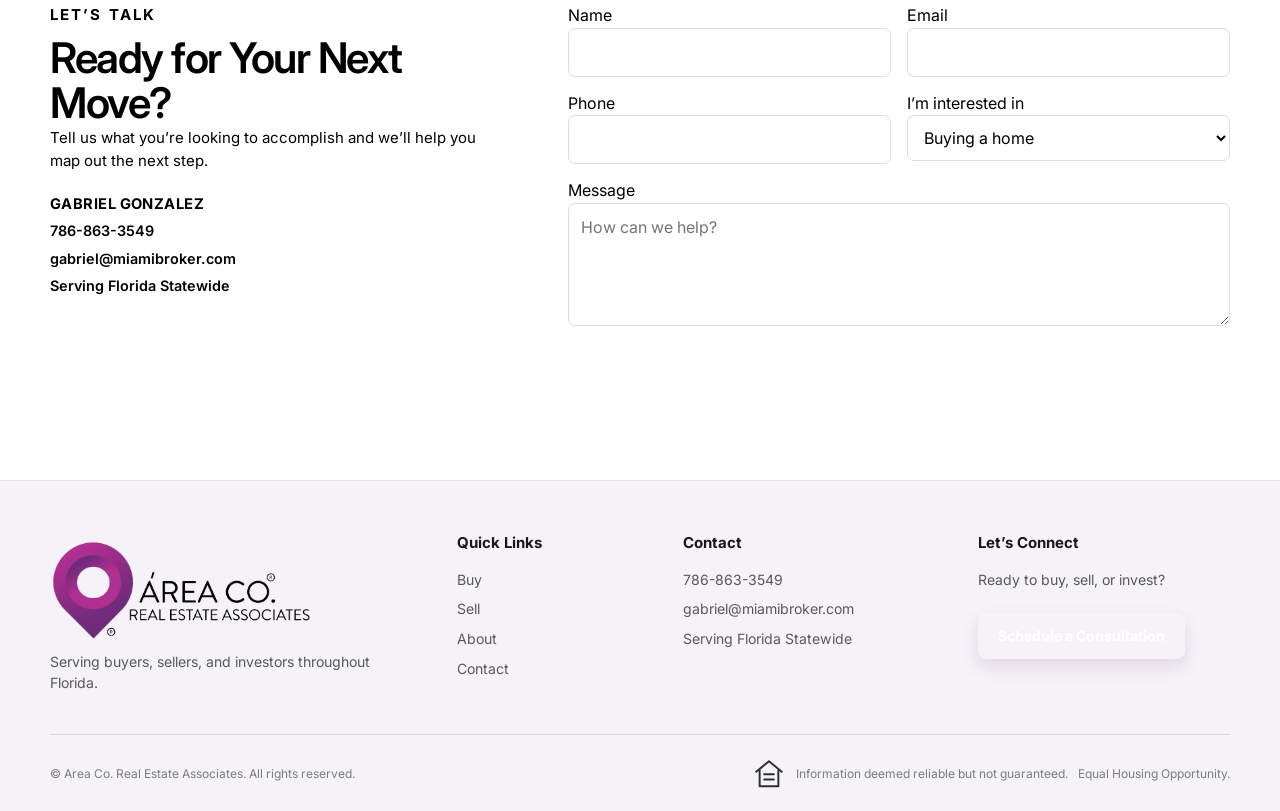
==== commit 5de00603: "Add files via upload" ====
--- a/index.html
+++ b/index.html
@@ -24,6 +24,7 @@
         <a href="#buy">Buy</a>
         <a href="#sell">Sell</a>
         <a href="#search">Search</a>
+        <a href="#statewide">Communities</a>
         <a href="#about">About</a>
         <a href="#contact">Contact</a>
       </nav>
@@ -50,18 +51,20 @@
           </div>
         </div>
 
-        <form id="propertySearch" class="search-panel" aria-label="Property search">
-          <div class="search-tabs" role="tablist" aria-label="Search type">
-            <button type="button" class="tab active" data-tab="Buy">Buy</button>
-            <button type="button" class="tab" data-tab="Rent">Rent</button>
-            <button type="button" class="tab" data-tab="Sell">Sell</button>
-            <button type="button" class="tab" data-tab="Home Value">Home Value</button>
-          </div>
-          <div class="search-grid">
-            <label>
+        <form id="propertySearch" class="property-search-panel" aria-label="Property search">
+          <div class="property-search-tabs" role="tablist" aria-label="Search type">
+            <button type="button" class="property-tab active" data-tab="Buy">Buy</button>
+            <button type="button" class="property-tab" data-tab="Rent">Rent</button>
+            <button type="button" class="property-tab" data-tab="Sell">Sell</button>
+            <button type="button" class="property-tab" data-tab="Home Value">Home Value</button>
+          </div>
+
+          <div class="property-search-fields">
+            <label class="field-location">
               <span>Location</span>
               <input type="text" name="location" placeholder="City, Neighborhood, or ZIP" />
             </label>
+
             <label>
               <span>Property Type</span>
               <select name="type">
@@ -72,6 +75,7 @@
                 <option>Multi-Family</option>
               </select>
             </label>
+
             <label>
               <span>Price Min</span>
               <select name="min">
@@ -82,6 +86,7 @@
                 <option>$1,000,000</option>
               </select>
             </label>
+
             <label>
               <span>Price Max</span>
               <select name="max">
@@ -92,61 +97,54 @@
                 <option>$2,500,000+</option>
               </select>
             </label>
+
             <label>
               <span>Beds</span>
               <select name="beds">
                 <option>Any</option><option>2+</option><option>3+</option><option>4+</option><option>5+</option>
               </select>
             </label>
+
             <label>
               <span>Baths</span>
               <select name="baths">
                 <option>Any</option><option>2+</option><option>3+</option><option>4+</option>
               </select>
             </label>
-            <button class="btn btn-accent search-btn" type="submit">Search</button>
-          </div>
+
+            <button class="property-search-button" type="submit">Search</button>
+          </div>
+
           <p id="searchMessage" class="form-message" aria-live="polite"></p>
         </form>
       </div>
     </section>
 
-    
     <section class="quick-links" id="buy">
       <div class="container quick-grid">
         <a href="#search" class="quick-item">
-          <svg class="quick-icon" viewBox="0 0 32 32" aria-hidden="true">
-            <path d="M5 14.5 16 5l11 9.5V27H19v-8h-6v8H5Z"/>
-          </svg>
+          <img class="quick-icon-img" src="assets/icons/home.svg" alt="" aria-hidden="true">
           <h3>Buy a Home</h3>
           <p>Find your perfect property in Florida.</p>
           <span>Get Started →</span>
         </a>
 
         <a href="#sell" class="quick-item">
-          <svg class="quick-icon" viewBox="0 0 32 32" aria-hidden="true">
-            <path d="M4 14 15 3h10l4 4v10L18 28 4 14Z"/>
-            <circle cx="22" cy="9" r="2"/>
-          </svg>
+          <img class="quick-icon-img" src="assets/icons/tag.svg" alt="" aria-hidden="true">
           <h3>Sell Your Home</h3>
           <p>Maximize your home's value with expert marketing.</p>
           <span>Learn More →</span>
         </a>
 
         <a href="#sell" class="quick-item">
-          <svg class="quick-icon" viewBox="0 0 32 32" aria-hidden="true">
-            <path d="M5 27V16h5v11M14 27V10h5v17M23 27V4h5v23M3 27h27"/>
-          </svg>
+          <img class="quick-icon-img" src="assets/icons/chart.svg" alt="" aria-hidden="true">
           <h3>What’s My Home Worth?</h3>
           <p>Get a free, no-obligation home valuation.</p>
           <span>Find Out Today →</span>
         </a>
 
         <a href="#statewide" class="quick-item">
-          <svg class="quick-icon" viewBox="0 0 32 32" aria-hidden="true">
-            <path d="M16 29s9-8.4 9-16a9 9 0 1 0-18 0c0 7.6 9 16 9 16Z"/>
-            <circle cx="16" cy="13" r="3.2"/>
-          </svg>
+          <img class="quick-icon-img" src="assets/icons/pin.svg" alt="" aria-hidden="true">
           <h3>Explore Florida</h3>
           <p>Serving buyers, sellers, and investors statewide.</p>
           <span>Learn More →</span>
@@ -304,7 +302,9 @@
   <footer class="site-footer">
     <div class="container footer-grid">
       <div class="footer-brand">
-        <a href="#top" class="footer-logo" aria-label="Area Co. home"><img src="assets/area-co-horizontal.png" alt="Área Co. Real Estate Associates"></a>
+        <a href="#top" class="footer-logo" aria-label="Area Co. home">
+          <img src="assets/area-co-horizontal.png" alt="Área Co. Real Estate Associates">
+        </a>
         <p>Serving buyers, sellers, and investors throughout Florida.</p>
       </div>
 
@@ -326,13 +326,20 @@
       <div class="footer-cta">
         <h4>Let’s Connect</h4>
         <p>Ready to buy, sell, or invest?</p>
-        <a class="btn btn-outline-light" href="#contact">Schedule a Consultation</a>
+        <a class="footer-consult-btn" href="#contact">Schedule a Consultation</a>
       </div>
     </div>
 
     <div class="container footer-bottom">
-      <span>© <span id="year"></span> Area Co. Real Estate Associates. All rights reserved.</span>
-      <span>Information deemed reliable but not guaranteed. Equal Housing Opportunity.</span>
+      <div class="footer-legal-left">
+        <span>© <span id="year"></span> Area Co. Real Estate Associates. All rights reserved.</span>
+      </div>
+
+      <div class="footer-legal-right">
+        <img class="eho-logo" src="assets/equal-housing-opportunity.svg" alt="Equal Housing Opportunity">
+        <span>Information deemed reliable but not guaranteed.</span>
+        <span>Equal Housing Opportunity.</span>
+      </div>
     </div>
   </footer>
 
--- a/styles.css
+++ b/styles.css
@@ -56,14 +56,51 @@
   border-bottom:1px solid #b7c7dd;
   backdrop-filter:blur(12px)
 }
-.nav-wrap{min-height:70px;display:flex;align-items:center;gap:26px}
-.brand{display:flex;align-items:center;flex:0 0 auto;width:235px}
-.brand img{display:block;width:100%;height:52px;object-fit:contain;object-position:left center}
-.main-nav{display:flex;align-items:center;justify-content:center;gap:28px;margin-left:auto}
-.main-nav a{font-size:.9rem;font-weight:600}
+.nav-wrap{
+  width:min(1440px,calc(100% - 48px));
+  min-height:92px;
+  display:flex;
+  align-items:center;
+  gap:30px;
+}
+.brand{
+  display:flex;
+  align-items:center;
+  flex:0 0 auto;
+  width:235px;
+}
+.brand img{
+  display:block;
+  width:235px;
+  height:auto;
+  object-fit:contain;
+  object-position:left center;
+}
+.main-nav{
+  display:flex;
+  align-items:center;
+  justify-content:center;
+  gap:30px;
+  margin-left:auto;
+  white-space:nowrap;
+}
+.main-nav a{
+  font-size:.96rem;
+  font-weight:600;
+}
 .main-nav a:hover{color:var(--magenta)}
-.nav-actions{display:flex;align-items:center;gap:16px;margin-left:auto}
-.lang{font-size:.78rem;color:var(--muted)}
+.nav-actions{
+  display:flex;
+  align-items:center;
+  gap:18px;
+  margin-left:auto;
+  flex:0 0 auto;
+}
+.lang{
+  font-size:.82rem;
+  color:var(--muted);
+  white-space:nowrap;
+}
 .menu-toggle{display:none;border:0;background:transparent;padding:7px}
 .menu-toggle span{display:block;width:24px;height:2px;background:#111;margin:5px 0}
 
@@ -84,25 +121,25 @@
 .hero-copy{max-width:610px}
 .hero-sub{font-size:clamp(1rem,1.7vw,1.22rem);margin:20px 0 28px;color:rgba(255,255,255,.95)}
 .hero-buttons{display:flex;gap:12px;flex-wrap:wrap}
-.search-panel{margin-top:36px;position:relative;top:54px;background:#fff;color:var(--ink);border-radius:18px;box-shadow:0 14px 38px rgba(20,20,20,.13);padding:0 26px 20px;min-height:0}
-.search-tabs{display:flex;gap:28px;border-bottom:1px solid var(--line);height:48px;align-items:flex-end}
-.tab{border:0;background:transparent;padding:0 6px 12px;font-weight:600;cursor:pointer;color:var(--muted);border-bottom:3px solid transparent;font-size:.88rem}
-.tab.active{color:var(--ink);border-bottom-color:var(--magenta)}
-.search-grid{display:grid;grid-template-columns:1.55fr 1fr .8fr .8fr .65fr .65fr .9fr;gap:12px;padding-top:14px;align-items:end}
-.search-grid label span,.contact-form label span{display:block;font-size:.74rem;font-weight:700;margin-bottom:5px}
+
+
+
+
+
+
 input,select,textarea{width:100%;border:1px solid #dcdde3;background:#fff;border-radius:7px;padding:11px 12px;outline:none}
 input:focus,select:focus,textarea:focus{border-color:var(--magenta);box-shadow:0 0 0 3px rgba(176,20,142,.10)}
-.search-btn{width:100%}
+
 .form-message{margin:8px 0 0;color:var(--muted);font-size:.84rem}
 
-.quick-links{padding:92px 0 54px;border-bottom:1px solid var(--line)}
-.quick-grid{display:grid;grid-template-columns:repeat(4,1fr)}
-.quick-item{text-align:center;padding:0 28px;border-right:1px solid var(--line)}
-.quick-item:last-child{border-right:0}
-.quick-icon{width:42px;height:42px;margin:0 auto 10px;fill:none;stroke:var(--magenta);stroke-width:2.25;stroke-linecap:round;stroke-linejoin:round;display:block}
-.quick-item h3{margin:0 0 8px;font-size:1.03rem}
-.quick-item p{color:var(--muted);font-size:.9rem;margin-bottom:8px}
-.quick-item span{color:var(--magenta);font-weight:700;font-size:.86rem}
+
+
+
+
+
+
+
+
 
 .section{padding:76px 0}
 .section-heading{display:flex;align-items:end;justify-content:space-between;gap:20px;margin-bottom:26px}
@@ -185,33 +222,28 @@
 .contact-form .btn,.contact-form .form-message{grid-column:1/-1;justify-self:start}
 .contact-form .btn{min-height:44px;padding-inline:24px}
 
-.site-footer{background:#101012;color:#fff;padding:42px 0 20px}
-.footer-grid{display:grid;grid-template-columns:1.5fr .75fr 1fr 1fr;gap:46px;align-items:start}
-.footer-logo{display:block;width:255px}
-.footer-logo img{display:block;width:100%;height:auto;background:#fff;border-radius:6px;padding:4px}
-.footer-brand p{max-width:310px;color:#bfc0c7;margin-top:16px}
-.footer-grid h4{margin:3px 0 13px;font-size:.93rem}
-.footer-grid a,.footer-grid span,.footer-grid p{display:block;color:#d6d6db;margin:7px 0;font-size:.86rem}
-.footer-grid a:hover{color:#fff}
-.footer-cta p{margin-bottom:12px}
-.btn-outline-light{border-color:#67676d;color:#fff;margin-top:7px;min-height:42px;padding-inline:17px;font-size:.84rem}
-.footer-bottom{
-  display:flex;justify-content:space-between;gap:24px;
-  padding-top:22px;margin-top:28px;
-  border-top:1px solid #2d2d32;
-  color:#8f8f97;font-size:.74rem
-}
+
+
+
+
+
+
+
+
+
+
+
 
 @media(max-width:1020px){
-  .main-nav{position:absolute;left:0;right:0;top:70px;background:#fff;display:none;flex-direction:column;align-items:stretch;padding:18px 20px;border-bottom:1px solid var(--line)}
+  .main-nav{position:absolute;left:0;right:0;top:78px;background:#fff;display:none;flex-direction:column;align-items:stretch;padding:18px 20px;border-bottom:1px solid var(--line)}
   .main-nav.open{display:flex}
   .menu-toggle{display:block;margin-left:auto}
   .nav-actions .lang{display:none}
   .nav-actions{margin-left:0}
-  .search-grid{grid-template-columns:repeat(3,1fr)}
-  .search-btn{grid-column:3}
+  
+  
   .property-grid{grid-template-columns:repeat(2,1fr)}
-  .quick-grid{grid-template-columns:repeat(2,1fr);gap:30px 0}
+  
   .quick-item:nth-child(2){border-right:0}
   .broker-section{grid-template-columns:1fr 1fr}
   .broker-values{grid-column:1/-1;padding:28px 36px;display:grid;grid-template-columns:1fr 1fr;gap:0 30px}
@@ -222,15 +254,11 @@
   .nav-actions .btn{display:none}
   .hero{min-height:590px}
   .hero-inner{padding-top:64px}
-  .search-panel{margin-top:45px;padding:0 16px 18px;transform:translateY(48px)}
-  .search-tabs{overflow:auto;gap:18px}
-  .search-grid{grid-template-columns:1fr 1fr}
-  .search-grid label:first-child{grid-column:1/-1}
-  .search-btn{grid-column:1/-1}
-  .quick-links{padding-top:98px}
-  .quick-grid{grid-template-columns:1fr}
-  .quick-item{border-right:0;border-bottom:1px solid var(--line);padding:22px}
-  .quick-item:last-child{border-bottom:0}
+  
+  
+  
+  
+  
   .section{padding:58px 0}
   .section-heading{align-items:flex-start;flex-direction:column}
   .property-grid{grid-template-columns:1fr}
@@ -244,16 +272,394 @@
   .contact-grid{grid-template-columns:1fr;gap:34px}
   .contact-form{grid-template-columns:1fr}
   .contact-form .full{grid-column:auto}
-  .footer-grid{grid-template-columns:1fr 1fr}
-  .footer-bottom{flex-direction:column}
+  
+  
 }
 
 @media(max-width:480px){
   h1{font-size:2.55rem}
-  .search-grid{grid-template-columns:1fr}
-  .search-grid label:first-child,.search-btn{grid-column:auto}
-  .footer-grid{grid-template-columns:1fr}
-}
-
-@media(max-width:720px){.brand{width:190px}.brand img{height:46px}}
-@media(max-width:480px){.brand{width:165px}.brand img{height:42px}}
+  
+  .search-grid label:first-child,
+  
+}
+
+
+@media(min-width:1021px){
+  .nav-actions .btn{
+    display:inline-flex !important;
+    min-width:176px;
+    min-height:50px;
+    padding:0 22px;
+    font-size:1rem;
+    border-radius:9px;
+  }
+}
+@media(max-width:1020px){
+  .nav-wrap{width:min(100% - 32px,1180px);min-height:78px}
+  .brand{width:205px}
+  .brand img{width:205px;height:auto}
+  .main-nav{top:78px}
+}
+@media(max-width:720px){
+  .brand{width:185px}
+  .brand img{width:185px;height:auto}
+}
+@media(max-width:480px){
+  .brand{width:160px}
+  .brand img{width:160px;height:auto}
+}
+
+
+/* --- PROPERTY SEARCH: APPROVED LAYOUT --- */
+.property-search-panel{
+  position:relative;
+  z-index:5;
+  margin-top:34px;
+  transform:translateY(62px);
+  background:#fff;
+  color:var(--ink);
+  border-radius:18px;
+  box-shadow:0 14px 38px rgba(20,20,20,.13);
+  padding:0 24px 22px;
+  min-height:0;
+}
+
+.property-search-tabs{
+  display:flex;
+  align-items:flex-end;
+  gap:38px;
+  height:64px;
+  border-bottom:1px solid var(--line);
+  overflow:visible;
+}
+
+.property-tab{
+  appearance:none;
+  border:0;
+  background:transparent;
+  color:#6d6e75;
+  font:inherit;
+  font-size:1rem;
+  font-weight:600;
+  padding:0 8px 16px;
+  margin:0;
+  cursor:pointer;
+  border-bottom:3px solid transparent;
+}
+
+.property-tab.active{
+  color:#17181c;
+  border-bottom-color:var(--magenta);
+}
+
+.property-search-fields{
+  display:grid;
+  grid-template-columns:1.55fr 1.18fr .92fr .92fr .72fr .72fr 1.02fr;
+  gap:14px;
+  align-items:end;
+  padding-top:22px;
+}
+
+.property-search-fields label{
+  display:block;
+  min-width:0;
+}
+
+.property-search-fields label > span{
+  display:block;
+  margin-bottom:7px;
+  color:#1a1b20;
+  font-size:.88rem;
+  font-weight:700;
+}
+
+.property-search-fields input,
+.property-search-fields select{
+  width:100%;
+  height:50px;
+  border:1px solid #d9dbe2;
+  border-radius:8px;
+  background:#fff;
+  color:#141414;
+  padding:0 14px;
+  font-size:.95rem;
+}
+
+.property-search-button{
+  height:50px;
+  border:0;
+  border-radius:8px;
+  background:var(--gradient);
+  color:#fff;
+  font:inherit;
+  font-size:1rem;
+  font-weight:700;
+  cursor:pointer;
+  padding:0 22px;
+}
+
+.property-search-button:hover{
+  filter:brightness(1.04);
+}
+
+@media(max-width:1020px){
+  .property-search-panel{
+    transform:translateY(50px);
+  }
+  .property-search-tabs{
+    gap:24px;
+  }
+  .property-search-fields{
+    grid-template-columns:repeat(3,1fr);
+  }
+  .property-search-button{
+    grid-column:3;
+  }
+}
+
+@media(max-width:720px){
+  .property-search-panel{
+    margin-top:34px;
+    transform:translateY(44px);
+    padding:0 16px 18px;
+  }
+  .property-search-tabs{
+    gap:18px;
+    overflow-x:auto;
+  }
+  .property-tab{
+    white-space:nowrap;
+  }
+  .property-search-fields{
+    grid-template-columns:1fr 1fr;
+  }
+  .field-location{
+    grid-column:1/-1;
+  }
+  .property-search-button{
+    grid-column:1/-1;
+  }
+}
+
+@media(max-width:480px){
+  .property-search-fields{
+    grid-template-columns:1fr;
+  }
+  .field-location,
+  .property-search-button{
+    grid-column:auto;
+  }
+}
+
+
+/* --- SERVICE CARDS: APPROVED LARGE ICON LAYOUT --- */
+.quick-links{
+  padding:78px 0 74px;
+  background:#fff;
+  border-bottom:1px solid var(--line);
+}
+.quick-grid{
+  display:grid;
+  grid-template-columns:repeat(4,minmax(0,1fr));
+  align-items:stretch;
+}
+.quick-item{
+  min-width:0;
+  text-align:center;
+  padding:0 42px;
+  border-right:1px solid var(--line);
+  display:flex;
+  flex-direction:column;
+  align-items:center;
+}
+.quick-item:last-child{
+  border-right:0;
+}
+.quick-icon-img{
+  width:48px;
+  height:48px;
+  display:block;
+  object-fit:contain;
+  margin:0 auto 20px;
+}
+.quick-item h3{
+  margin:0 0 14px;
+  font-size:1.25rem;
+  line-height:1.25;
+  font-weight:700;
+  color:#111217;
+}
+.quick-item p{
+  max-width:270px;
+  margin:0 auto 18px;
+  color:var(--muted);
+  font-size:1rem;
+  line-height:1.5;
+}
+.quick-item span{
+  margin-top:auto;
+  color:var(--magenta);
+  font-weight:700;
+  font-size:.98rem;
+}
+
+@media(max-width:1020px){
+  .quick-grid{
+    grid-template-columns:repeat(2,minmax(0,1fr));
+  }
+  .quick-item{
+    padding:34px 28px;
+    border-bottom:1px solid var(--line);
+  }
+  .quick-item:nth-child(2){
+    border-right:0;
+  }
+  .quick-item:nth-child(3),
+  .quick-item:nth-child(4){
+    border-bottom:0;
+  }
+}
+@media(max-width:720px){
+  .quick-links{padding:62px 0 48px}
+  .quick-grid{grid-template-columns:1fr}
+  .quick-item{
+    border-right:0;
+    border-bottom:1px solid var(--line);
+    padding:30px 20px;
+  }
+  .quick-item:nth-child(3){border-bottom:1px solid var(--line)}
+  .quick-item:last-child{border-bottom:0}
+  .quick-icon-img{width:44px;height:44px;margin-bottom:16px}
+  .quick-item h3{font-size:1.15rem}
+}
+
+
+/* --- FOOTER: LIGHT, POLISHED LAYOUT --- */
+.site-footer{
+  background:#f5f3f7;
+  color:#17181c;
+  padding:48px 0 20px;
+  border-top:1px solid #e5e1e8;
+}
+.footer-grid{
+  display:grid;
+  grid-template-columns:1.45fr .72fr 1fr 1.02fr;
+  gap:48px;
+  align-items:start;
+}
+.footer-logo{
+  display:block;
+  width:270px;
+  max-width:100%;
+}
+.footer-logo img{
+  display:block;
+  width:100%;
+  height:auto;
+  object-fit:contain;
+}
+.footer-brand p{
+  max-width:330px;
+  margin:18px 0 0;
+  color:#666a73;
+  font-size:.93rem;
+  line-height:1.55;
+}
+.footer-grid h4{
+  margin:2px 0 14px;
+  color:#17181c;
+  font-size:.94rem;
+  font-weight:700;
+}
+.footer-grid a,
+.footer-grid span,
+.footer-grid p{
+  display:block;
+  color:#555962;
+  margin:8px 0;
+  font-size:.88rem;
+}
+.footer-grid a:hover{
+  color:var(--magenta);
+}
+.footer-cta p{
+  margin-bottom:15px;
+}
+.footer-consult-btn{
+  display:inline-flex !important;
+  align-items:center;
+  justify-content:center;
+  min-height:46px;
+  padding:0 20px;
+  border-radius:8px;
+  background:var(--gradient);
+  color:#fff !important;
+  font-size:.87rem !important;
+  font-weight:700;
+  box-shadow:0 8px 18px rgba(112,40,130,.14);
+  transition:.2s ease;
+}
+.footer-consult-btn:hover{
+  color:#fff !important;
+  transform:translateY(-1px);
+  filter:brightness(1.04);
+}
+.footer-bottom{
+  display:flex;
+  justify-content:space-between;
+  align-items:center;
+  gap:28px;
+  padding-top:22px;
+  margin-top:32px;
+  border-top:1px solid #dcd8df;
+  color:#797d85;
+  font-size:.75rem;
+}
+.footer-legal-left{
+  flex:1 1 auto;
+}
+.footer-legal-right{
+  display:flex;
+  align-items:center;
+  justify-content:flex-end;
+  gap:10px;
+  flex-wrap:wrap;
+  text-align:right;
+}
+.eho-logo{
+  width:34px;
+  height:34px;
+  object-fit:contain;
+  flex:0 0 auto;
+}
+
+@media(max-width:1020px){
+  .footer-grid{
+    grid-template-columns:1.25fr 1fr;
+    gap:36px 48px;
+  }
+  .footer-bottom{
+    align-items:flex-start;
+    flex-direction:column;
+  }
+  .footer-legal-right{
+    justify-content:flex-start;
+    text-align:left;
+  }
+}
+@media(max-width:720px){
+  .site-footer{
+    padding-top:40px;
+  }
+  .footer-grid{
+    grid-template-columns:1fr;
+    gap:28px;
+  }
+  .footer-logo{
+    width:235px;
+  }
+  .footer-bottom{
+    margin-top:24px;
+    gap:14px;
+  }
+}
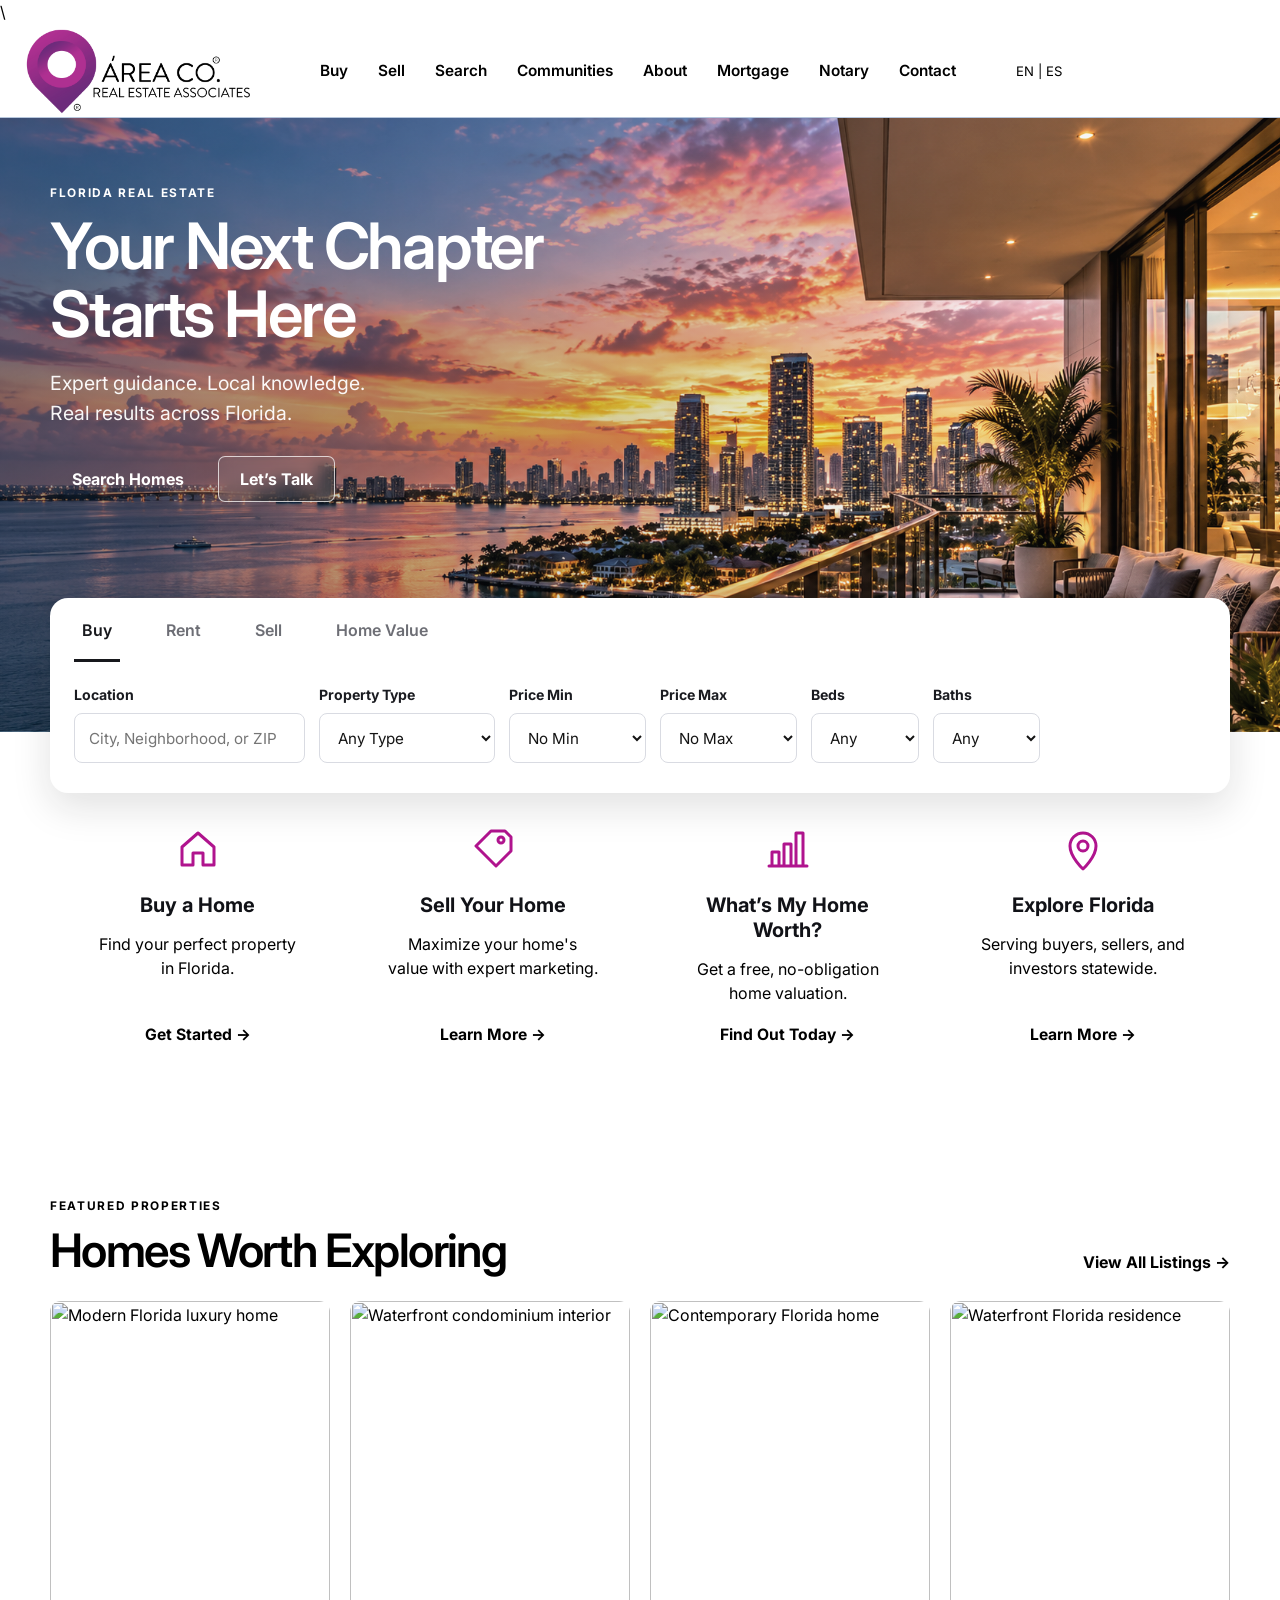
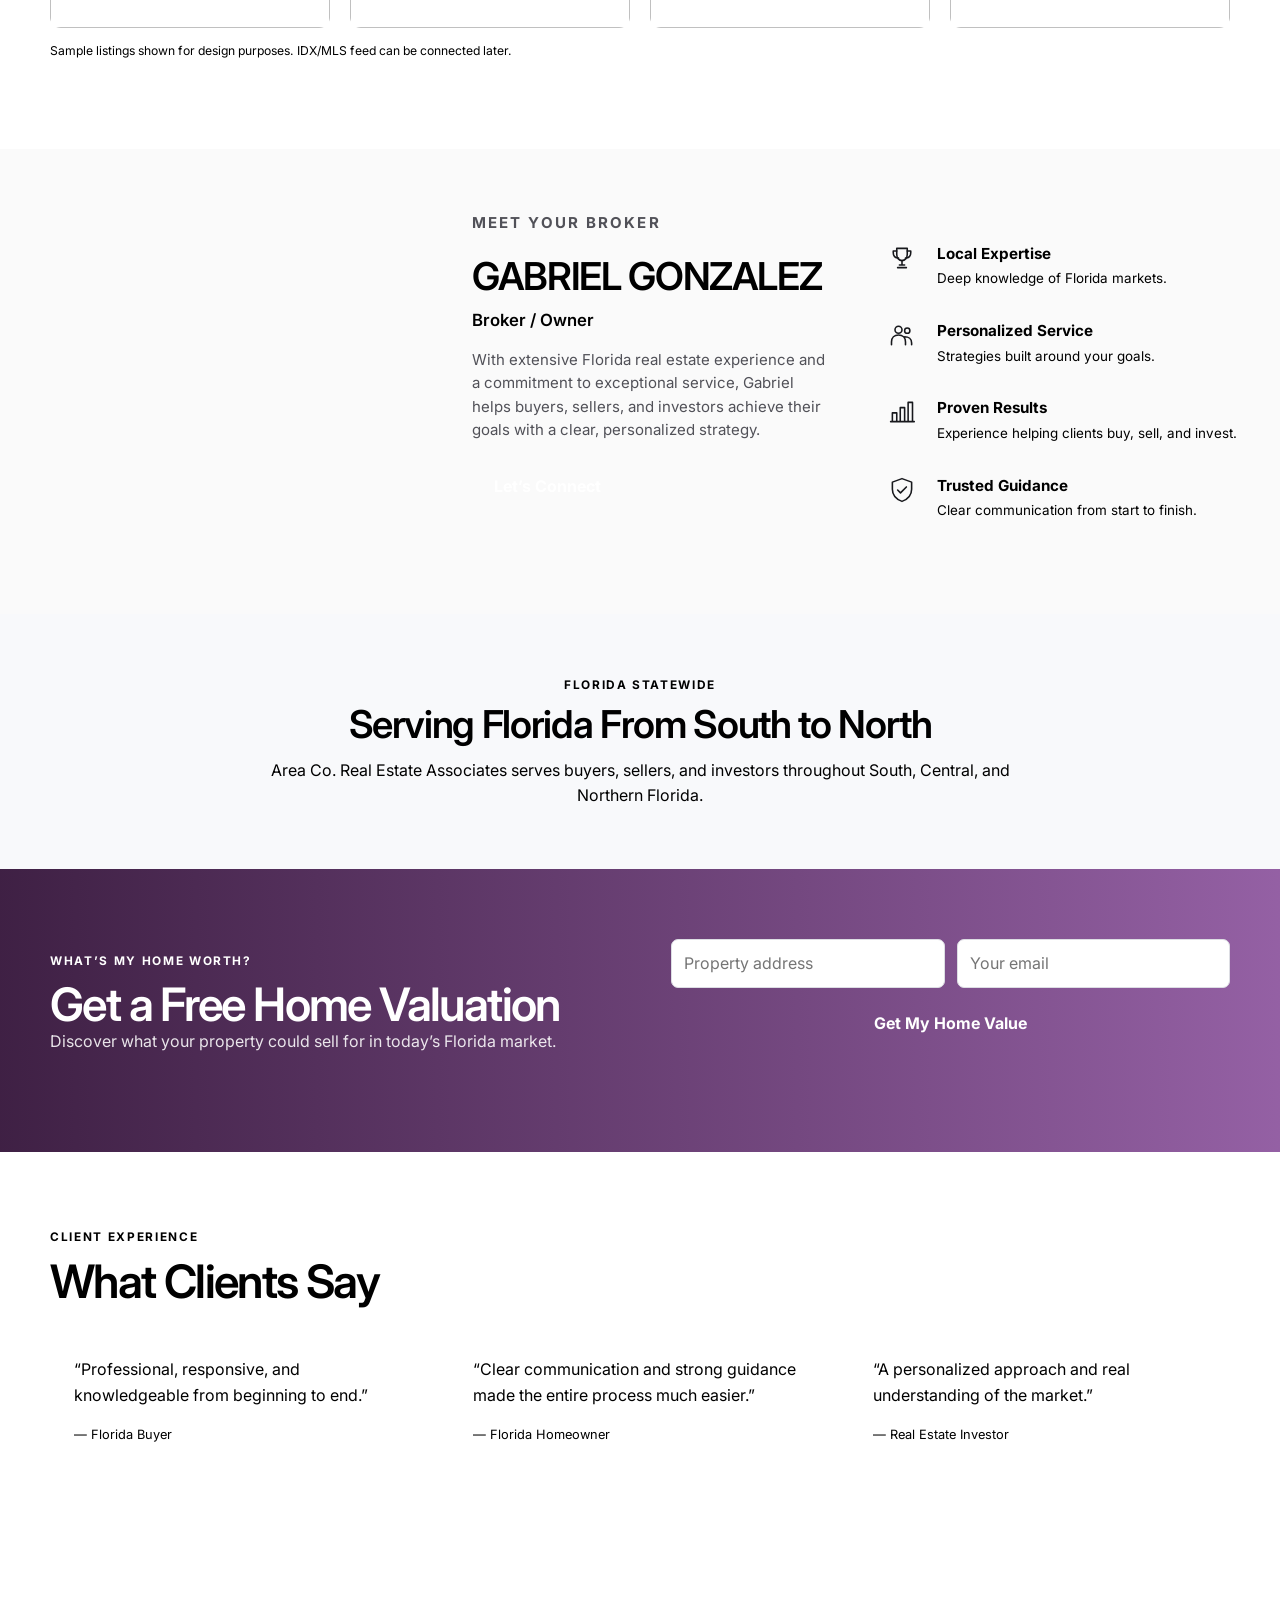
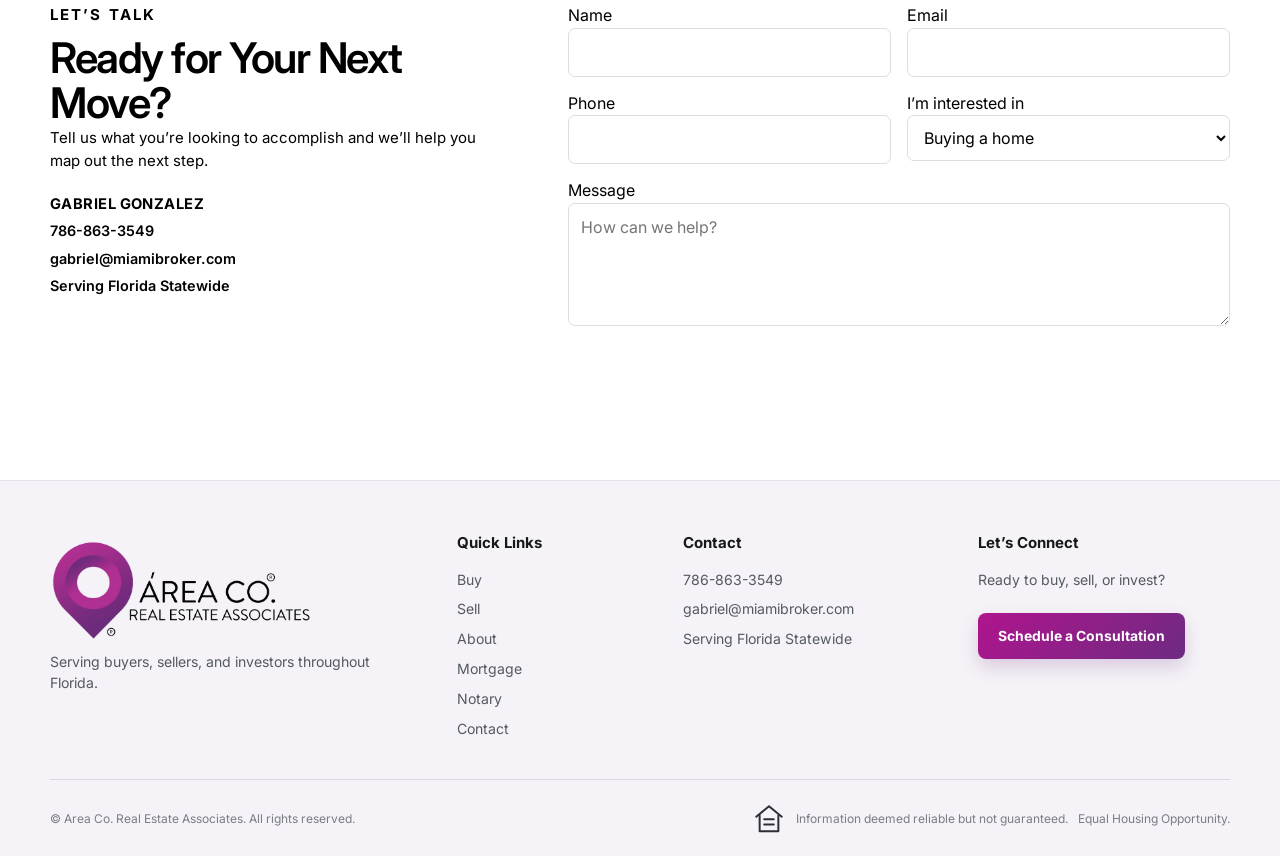
==== commit 8e0fafde: "Add files via upload" ====
--- a/index.html
+++ b/index.html
@@ -26,12 +26,14 @@
         <a href="#search">Search</a>
         <a href="#statewide">Communities</a>
         <a href="#about">About</a>
+        <a href="https://nationwideloansmiami.com/" target="_blank" rel="noopener noreferrer">Mortgage</a>
+        <a href="#" id="notaryLink">Notary</a>
         <a href="#contact">Contact</a>
       </nav>
 
       <div class="nav-actions">
         <span class="lang">EN <span>|</span> ES</span>
-        <a class="btn btn-accent btn-small" href="tel:+17868633549">786-863-3549</a>
+        <a class="btn btn-accent btn-small header-phone" href="tel:+17868633549">786-863-3549</a>
       </div>
     </div>
   </header>
@@ -313,6 +315,8 @@
         <a href="#buy">Buy</a>
         <a href="#sell">Sell</a>
         <a href="#about">About</a>
+        <a href="https://nationwideloansmiami.com/" target="_blank" rel="noopener noreferrer">Mortgage</a>
+        <a href="#" class="footer-notary-link">Notary</a>
         <a href="#contact">Contact</a>
       </div>
 
--- a/styles.css
+++ b/styles.css
@@ -663,3 +663,25 @@
     gap:14px;
   }
 }
+
+/* v8 header additions only */
+.header-phone{
+  display:inline-flex !important;
+  white-space:nowrap;
+}
+
+
+/* v9 footer-only corrections */
+.footer-consult-btn{
+  background:linear-gradient(135deg,#b0148e,#6d2b82) !important;
+  color:#ffffff !important;
+  border:0 !important;
+  opacity:1 !important;
+  text-shadow:none !important;
+  box-shadow:0 8px 18px rgba(109,43,130,.20) !important;
+}
+.footer-consult-btn:visited,
+.footer-consult-btn:hover,
+.footer-consult-btn:focus{
+  color:#ffffff !important;
+}
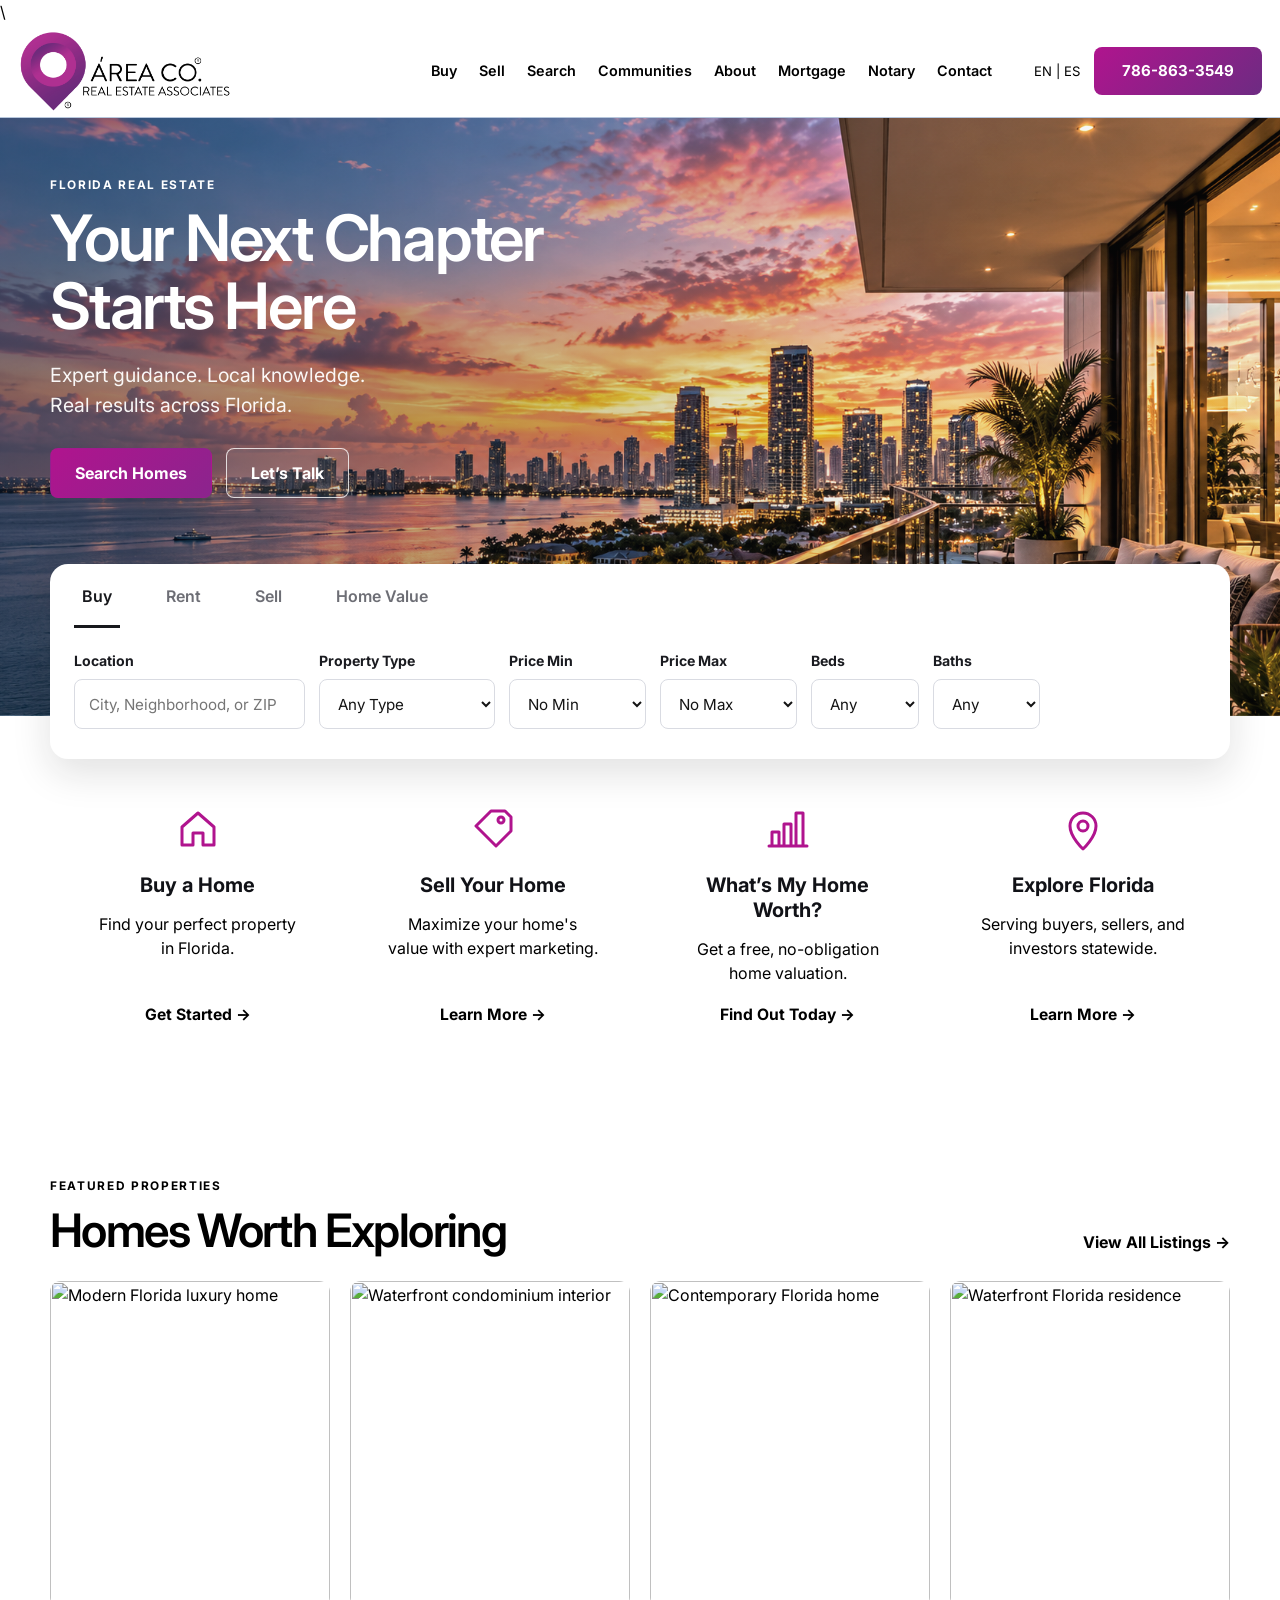
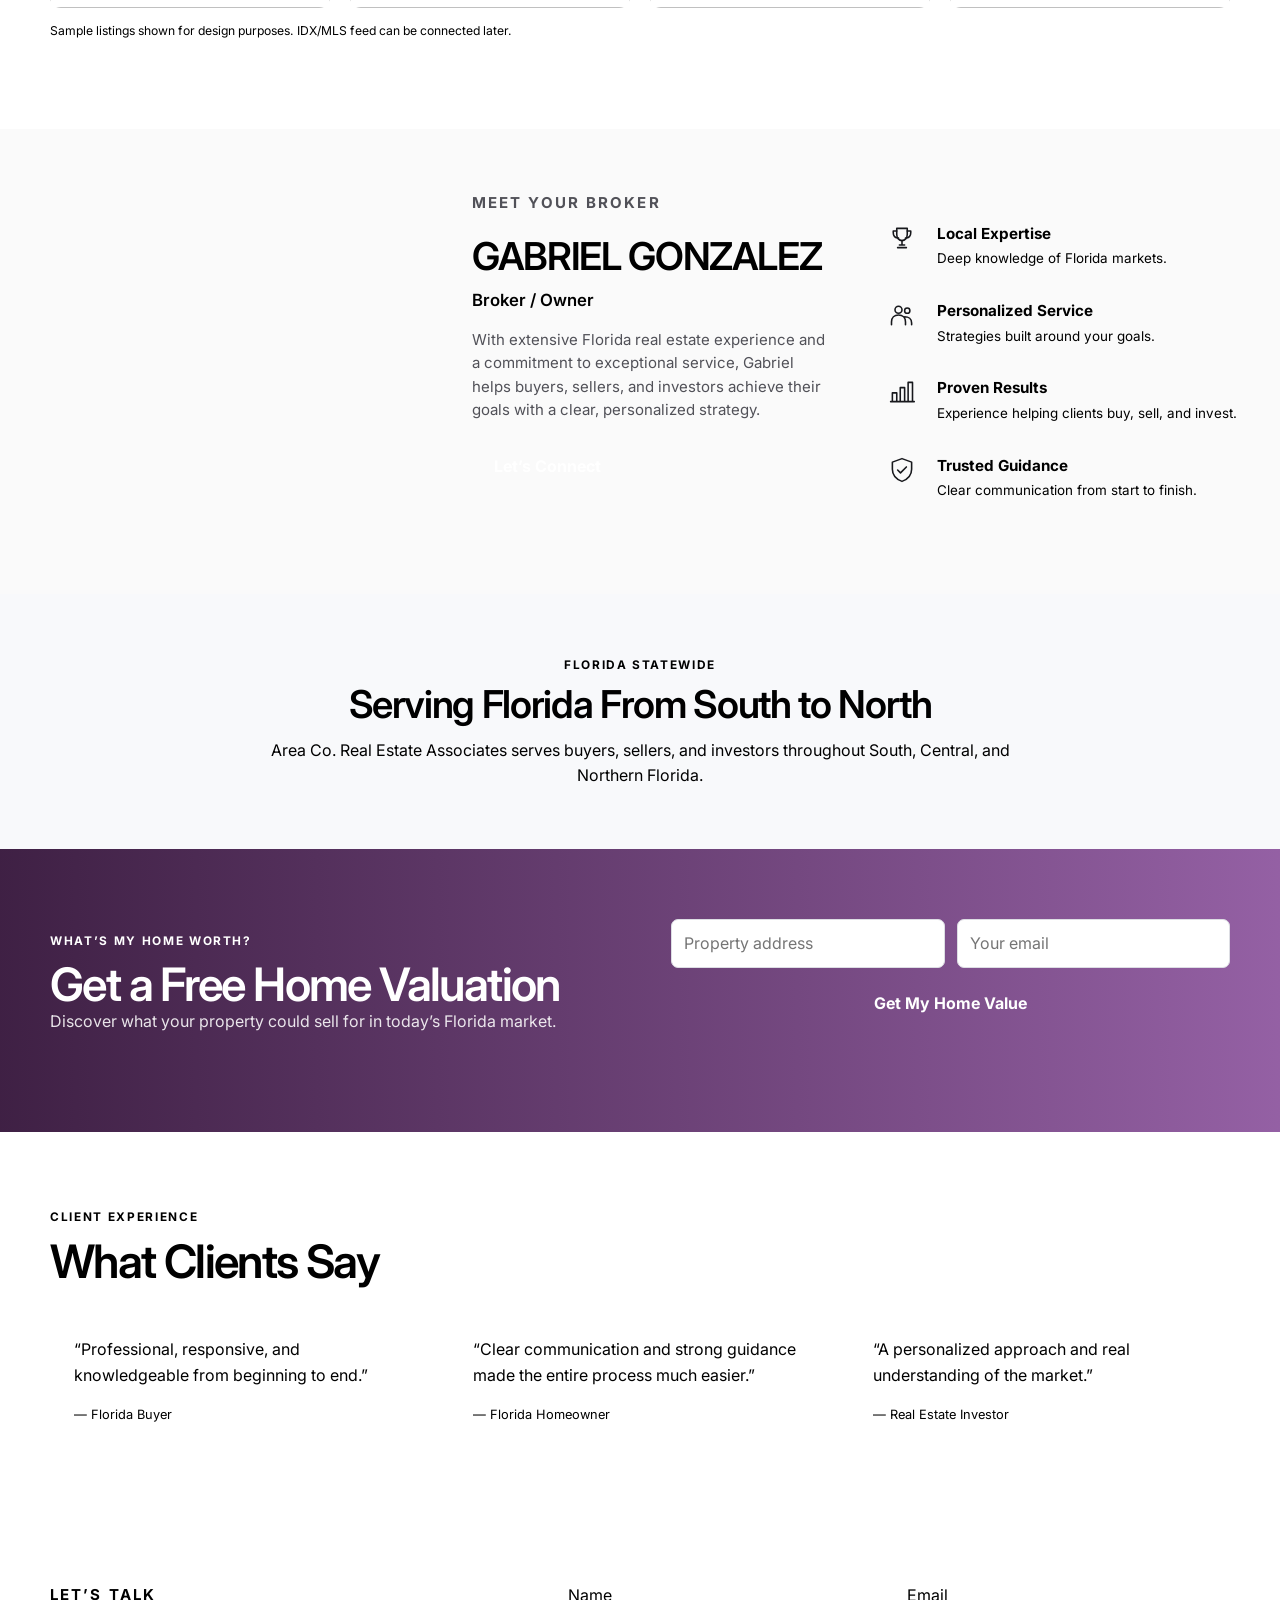
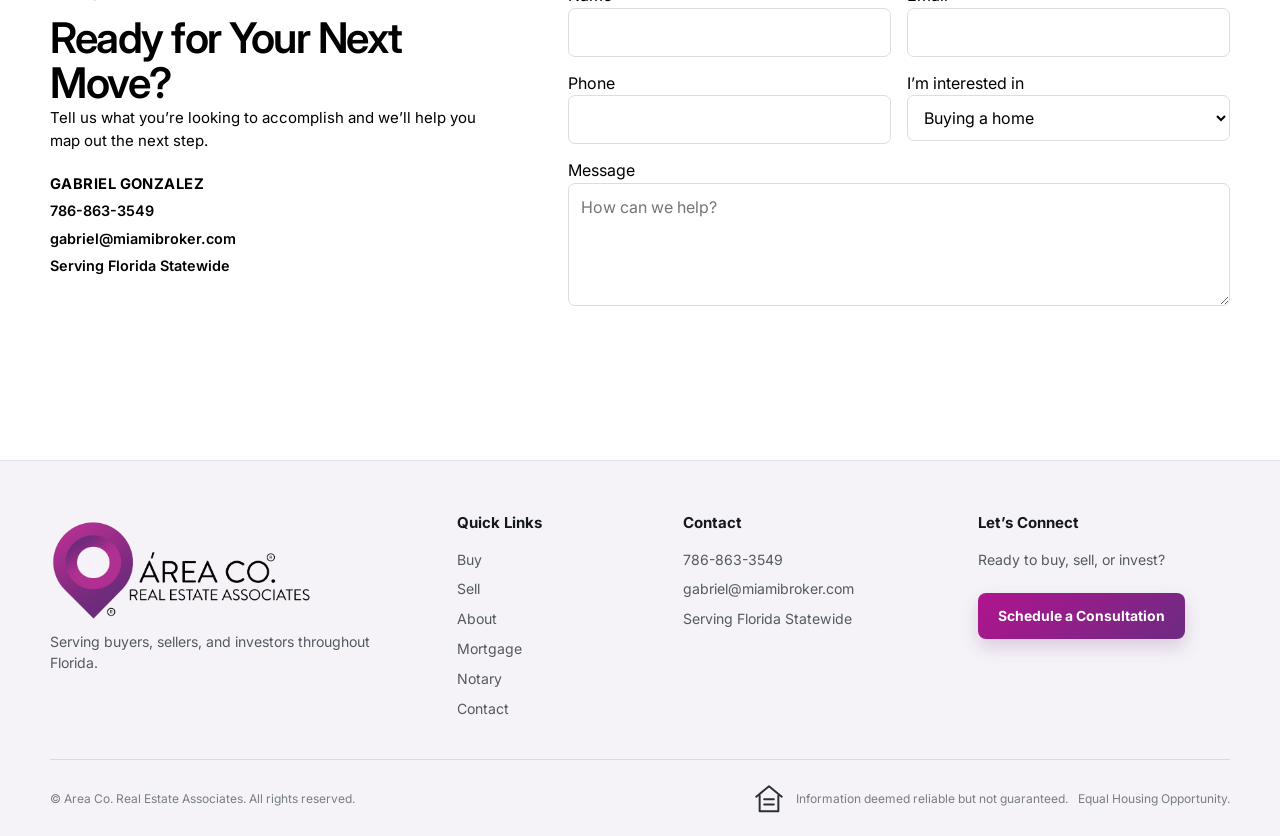
==== commit 9adb6201: "Add files via upload" ====
--- a/index.html
+++ b/index.html
@@ -33,7 +33,7 @@
 
       <div class="nav-actions">
         <span class="lang">EN <span>|</span> ES</span>
-        <a class="btn btn-accent btn-small header-phone" href="tel:+17868633549">786-863-3549</a>
+        <a class="header-phone" href="tel:+17868633549">786-863-3549</a>
       </div>
     </div>
   </header>
@@ -48,8 +48,8 @@
           <h1>Your Next Chapter<br />Starts Here</h1>
           <p class="hero-sub">Expert guidance. Local knowledge.<br />Real results across Florida.</p>
           <div class="hero-buttons">
-            <a class="btn btn-accent" href="#search">Search Homes</a>
-            <a class="btn btn-ghost" href="#contact">Let’s Talk</a>
+            <a class="hero-search-btn" href="#search">Search Homes</a>
+            <a class="hero-talk-btn" href="#contact">Let’s Talk</a>
           </div>
         </div>
 
--- a/styles.css
+++ b/styles.css
@@ -685,3 +685,98 @@
 .footer-consult-btn:focus{
   color:#ffffff !important;
 }
+
+
+/* --- v10: ONLY header phone + hero buttons + hero/search spacing --- */
+
+/* Keep the expanded desktop header on one row and make room for the phone CTA. */
+@media(min-width:1021px){
+  .nav-wrap{
+    width:min(1540px,calc(100% - 36px)) !important;
+    gap:20px !important;
+  }
+  .brand{
+    width:220px !important;
+  }
+  .brand img{
+    width:220px !important;
+  }
+  .main-nav{
+    gap:22px !important;
+    margin-left:auto !important;
+  }
+  .main-nav a{
+    font-size:.90rem !important;
+  }
+  .nav-actions{
+    display:flex !important;
+    align-items:center !important;
+    gap:14px !important;
+    margin-left:22px !important;
+    flex:0 0 auto !important;
+  }
+  .header-phone{
+    display:inline-flex !important;
+    align-items:center !important;
+    justify-content:center !important;
+    min-width:168px !important;
+    height:48px !important;
+    padding:0 18px !important;
+    border-radius:8px !important;
+    background:linear-gradient(135deg,#b0148e,#6d2b82) !important;
+    color:#fff !important;
+    font-size:.94rem !important;
+    font-weight:700 !important;
+    white-space:nowrap !important;
+  }
+}
+
+/* Match the approved hero buttons. */
+.hero-buttons{
+  display:flex !important;
+  align-items:center !important;
+  gap:14px !important;
+  flex-wrap:wrap !important;
+}
+.hero-search-btn,
+.hero-talk-btn{
+  display:inline-flex !important;
+  align-items:center !important;
+  justify-content:center !important;
+  min-height:50px !important;
+  padding:0 24px !important;
+  border-radius:8px !important;
+  font-weight:700 !important;
+  text-decoration:none !important;
+}
+.hero-search-btn{
+  background:linear-gradient(135deg,#b0148e,#8b248d) !important;
+  color:#fff !important;
+  border:1px solid transparent !important;
+}
+.hero-talk-btn{
+  background:rgba(255,255,255,.08) !important;
+  color:#fff !important;
+  border:1px solid rgba(255,255,255,.78) !important;
+}
+
+/* Pull the property-search card closer to the hero CTA area. */
+.hero{
+  min-height:520px !important;
+}
+.hero-inner{
+  padding-top:58px !important;
+}
+.property-search-panel{
+  margin-top:22px !important;
+  transform:translateY(44px) !important;
+}
+.quick-links{
+  padding-top:74px !important;
+}
+
+@media(max-width:1020px){
+  .header-phone{
+    display:none !important;
+  }
+}
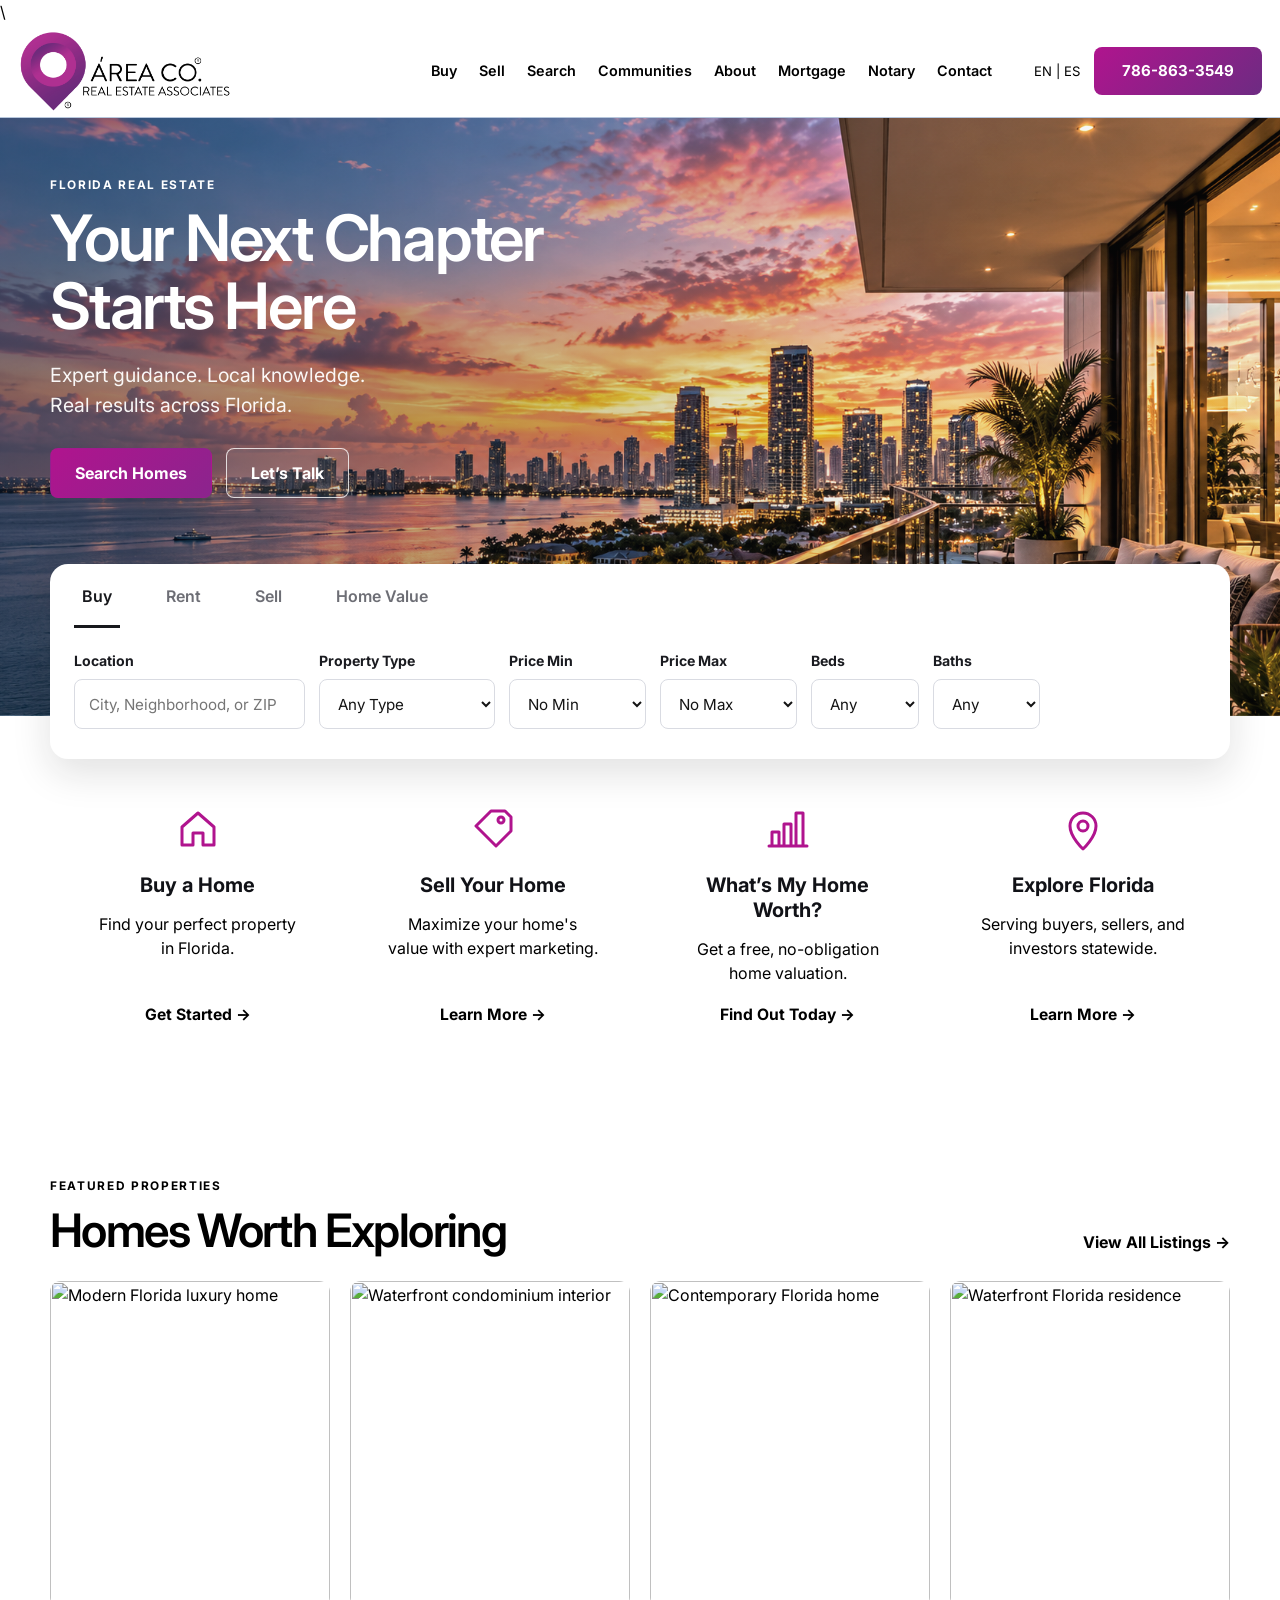
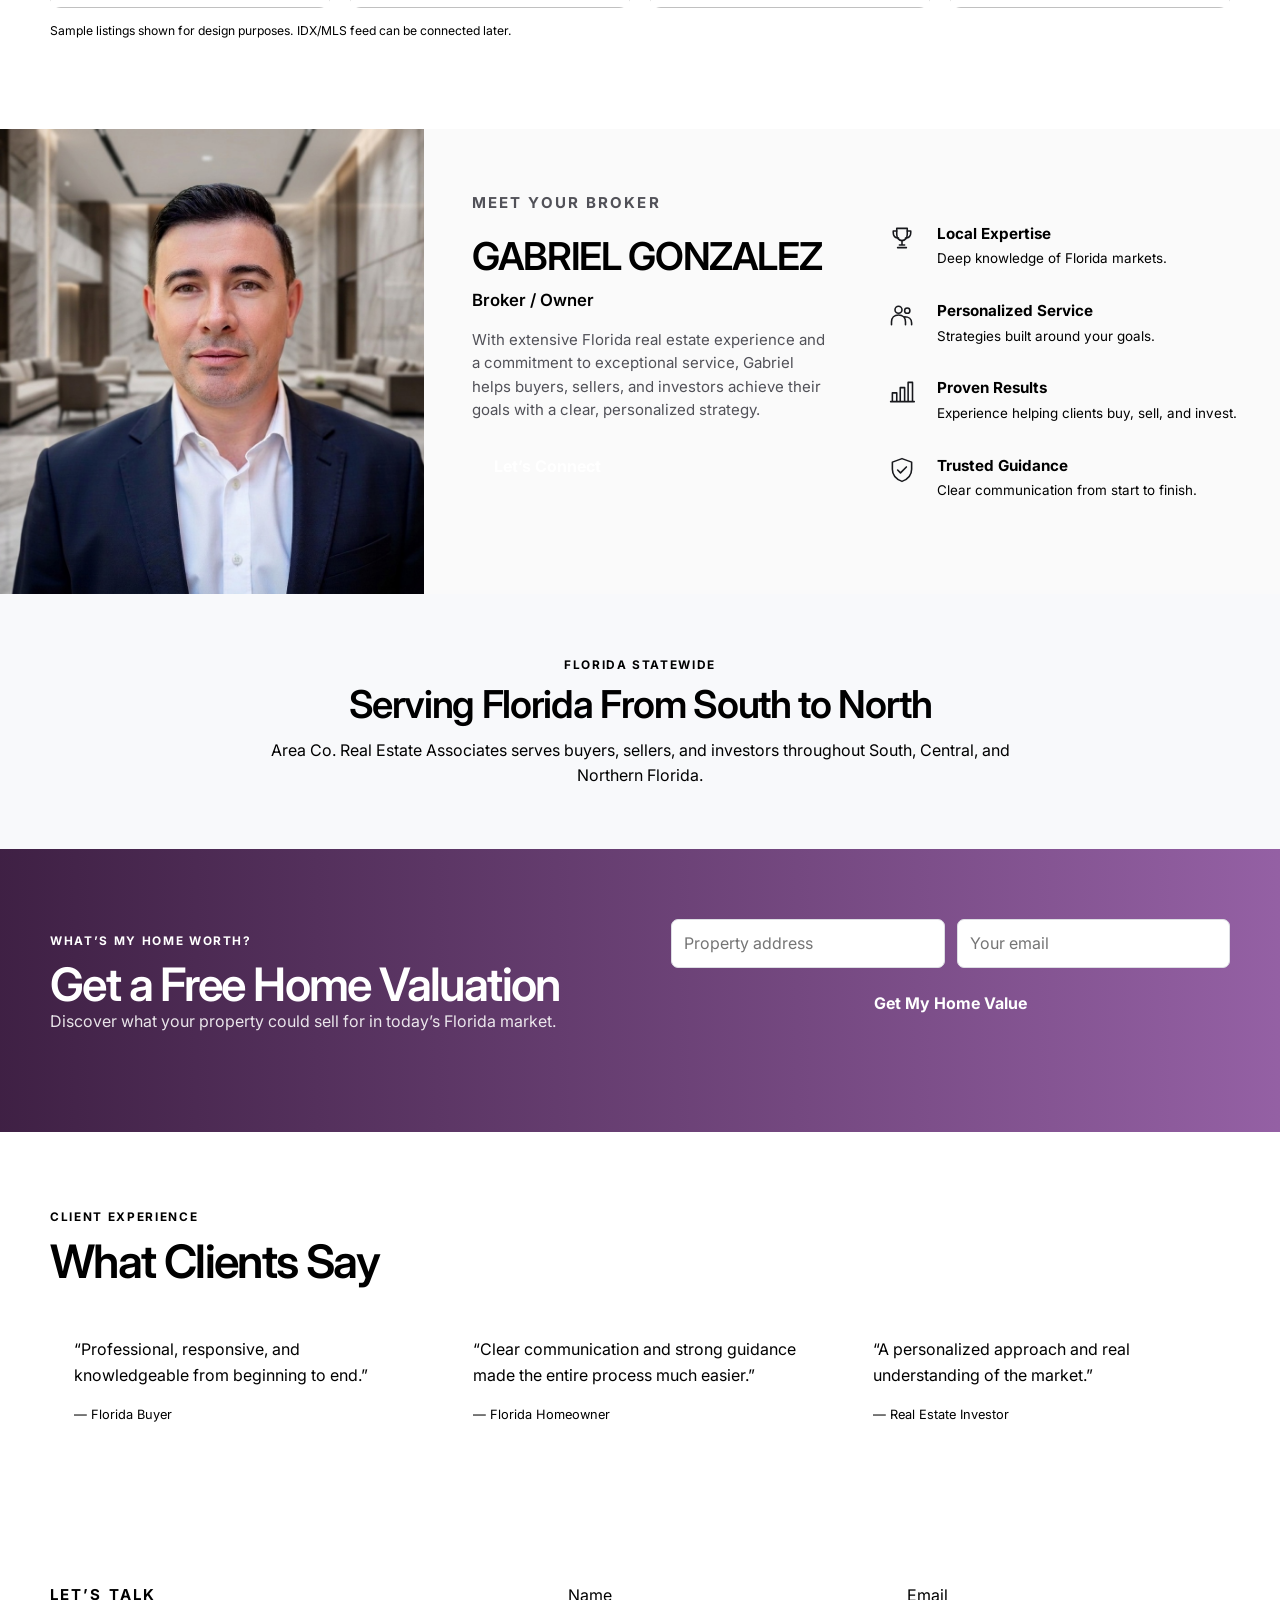
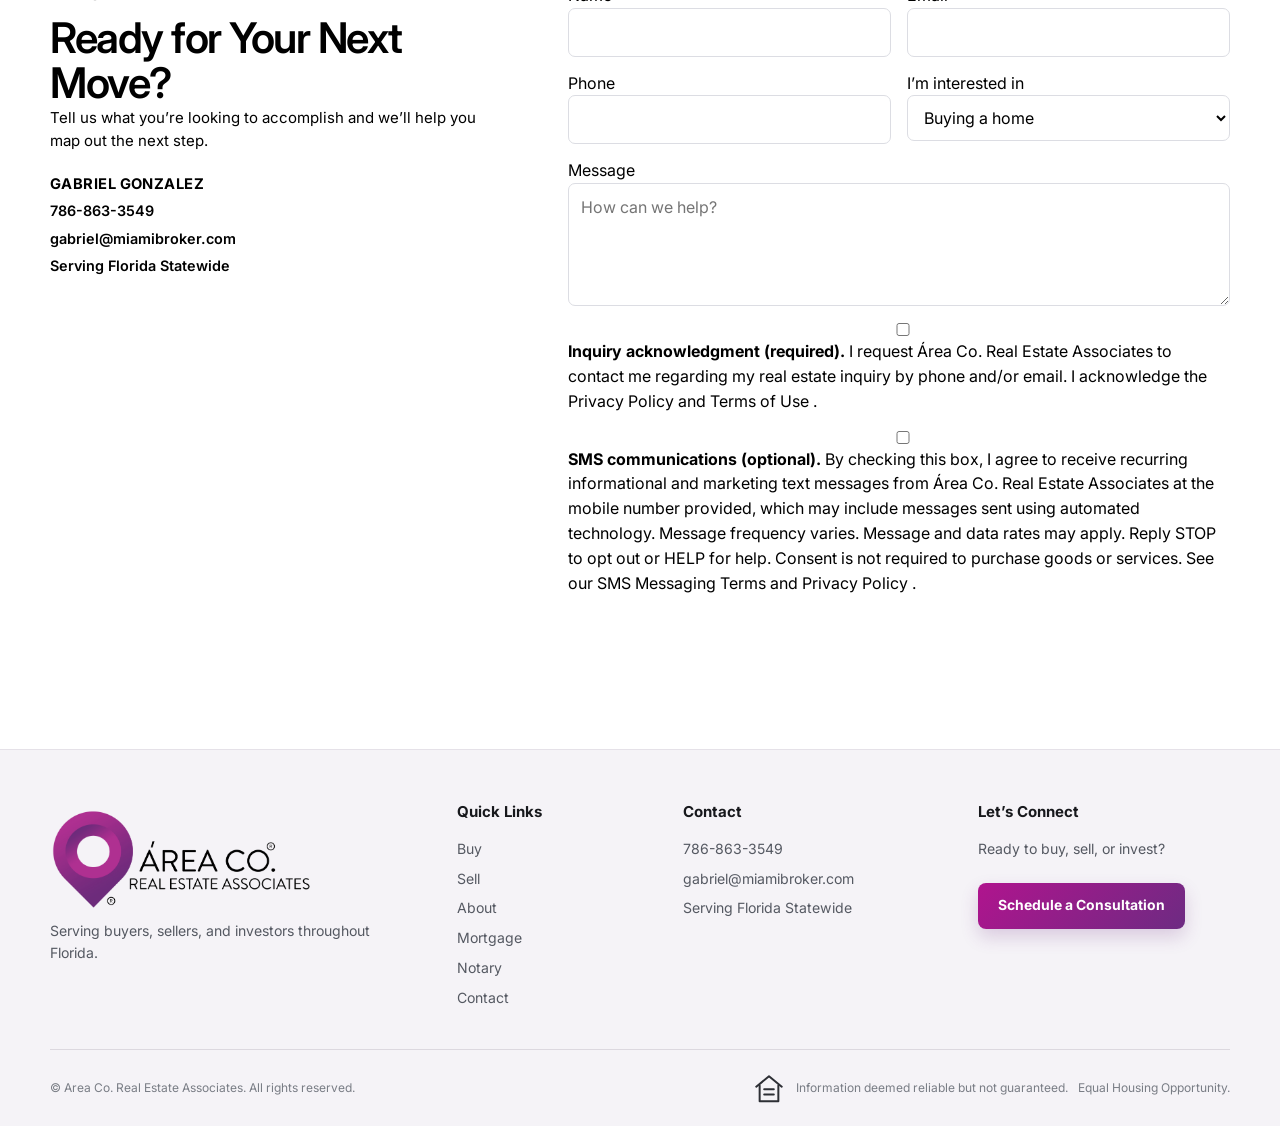
==== commit 6b415924: "Update index.html" ====
--- a/index.html
+++ b/index.html
@@ -280,23 +280,157 @@
           </div>
         </div>
 
-        <form id="contactForm" class="contact-form">
-          <label><span>Name</span><input type="text" name="name" required /></label>
-          <label><span>Email</span><input type="email" name="email" required /></label>
-          <label><span>Phone</span><input type="tel" name="phone" /></label>
-          <label><span>I’m interested in</span>
-            <select name="interest">
-              <option>Buying a home</option>
-              <option>Selling a home</option>
-              <option>Investing</option>
-              <option>Home valuation</option>
-              <option>General question</option>
-            </select>
-          </label>
-          <label class="full"><span>Message</span><textarea name="message" rows="4" placeholder="How can we help?"></textarea></label>
-          <button class="btn btn-accent" type="submit">Send Message</button>
-          <p id="contactMessage" class="form-message" aria-live="polite"></p>
-        </form>
+        <form
+  id="contactForm"
+  class="contact-form"
+  name="real-estate-inquiry"
+  method="POST"
+  data-netlify="true"
+  netlify-honeypot="bot-field"
+>
+  <input type="hidden" name="form-name" value="real-estate-inquiry">
+
+  <input
+    type="hidden"
+    name="consent_version"
+    value="area-co-2026-10-21-v1"
+  >
+
+  <input
+    type="hidden"
+    name="consent_timestamp"
+    id="consentTimestamp"
+    value=""
+  >
+
+  <p style="display:none;">
+    <label>
+      Don’t fill this out:
+      <input name="bot-field">
+    </label>
+  </p>
+
+  <label>
+    <span>Name</span>
+    <input
+      type="text"
+      name="name"
+      autocomplete="name"
+      required
+    >
+  </label>
+
+  <label>
+    <span>Email</span>
+    <input
+      type="email"
+      name="email"
+      autocomplete="email"
+      required
+    >
+  </label>
+
+  <label>
+    <span>Phone</span>
+    <input
+      type="tel"
+      name="phone"
+      id="contactPhone"
+      autocomplete="tel"
+    >
+  </label>
+
+  <label>
+    <span>I’m interested in</span>
+    <select name="interest" required>
+      <option value="Buying a home">Buying a home</option>
+      <option value="Selling a home">Selling a home</option>
+      <option value="Investing">Investing</option>
+      <option value="Home valuation">Home valuation</option>
+      <option value="General question">General question</option>
+    </select>
+  </label>
+
+  <label class="full">
+    <span>Message</span>
+    <textarea
+      name="message"
+      rows="4"
+      placeholder="How can we help?"
+    ></textarea>
+  </label>
+
+  <!-- REQUIRED INQUIRY / PRIVACY ACKNOWLEDGMENT -->
+  <div class="full consent-row">
+    <label class="consent-label">
+      <input
+        type="checkbox"
+        name="consultation_acknowledgment"
+        id="consultationAck"
+        value="yes"
+        required
+      >
+
+      <span>
+        <strong>Inquiry acknowledgment (required).</strong>
+        I request Área Co. Real Estate Associates to contact me regarding
+        my real estate inquiry by phone and/or email. I acknowledge the
+        <a href="/privacy-policy/#privacy" target="_blank">
+          Privacy Policy
+        </a>
+        and
+        <a href="/privacy-policy/#terms" target="_blank">
+          Terms of Use
+        </a>.
+      </span>
+    </label>
+  </div>
+
+  <!-- OPTIONAL SMS CONSENT -->
+  <div class="full consent-row">
+    <label class="consent-label">
+      <input
+        type="checkbox"
+        name="sms_consent"
+        id="smsConsent"
+        value="yes"
+      >
+
+      <span>
+        <strong>SMS communications (optional).</strong>
+        By checking this box, I agree to receive recurring informational
+        and marketing text messages from Área Co. Real Estate Associates
+        at the mobile number provided, which may include messages sent
+        using automated technology. Message frequency varies. Message and
+        data rates may apply. Reply STOP to opt out or HELP for help.
+        Consent is not required to purchase goods or services.
+        See our
+        <a href="/privacy-policy/#sms" target="_blank">
+          SMS Messaging Terms
+        </a>
+        and
+        <a href="/privacy-policy/#privacy" target="_blank">
+          Privacy Policy
+        </a>.
+      </span>
+    </label>
+  </div>
+
+  <button
+    class="btn btn-accent consent-submit"
+    id="contactSubmit"
+    type="submit"
+    disabled
+  >
+    Send Message
+  </button>
+
+  <p
+    id="contactMessage"
+    class="form-message"
+    aria-live="polite"
+  ></p>
+</form>
       </div>
     </section>
   </main>
--- a/styles.css
+++ b/styles.css
@@ -163,7 +163,7 @@
   border-block:1px solid var(--line)
 }
 .broker-photo{
-  background:url("https://images.unsplash.com/photo-1560250097-0b93528c311a?auto=format&fit=crop&w=1000&q=85") center/cover no-repeat;
+  background:url("assets/gabriel-headshot.jpeg") center 30%/cover no-repeat;
   min-height:405px
 }
 .broker-copy{padding:62px 48px}
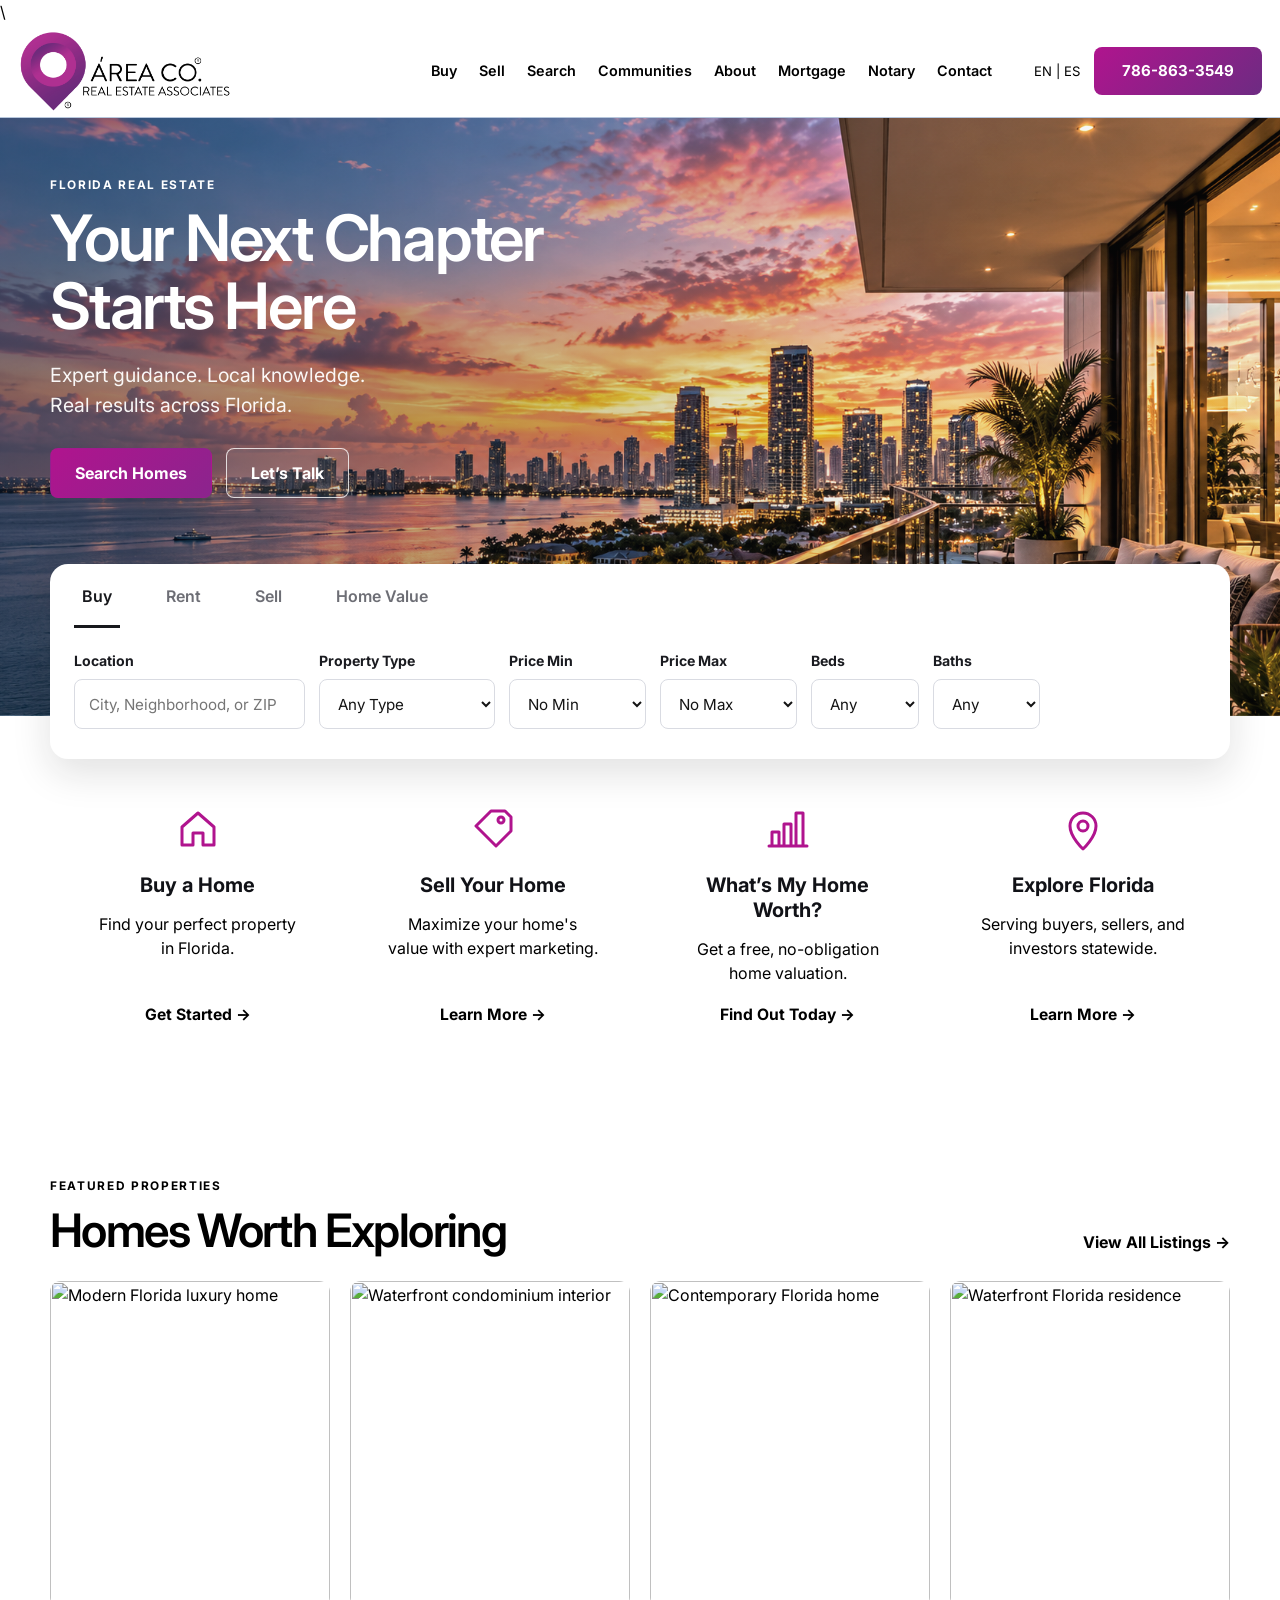
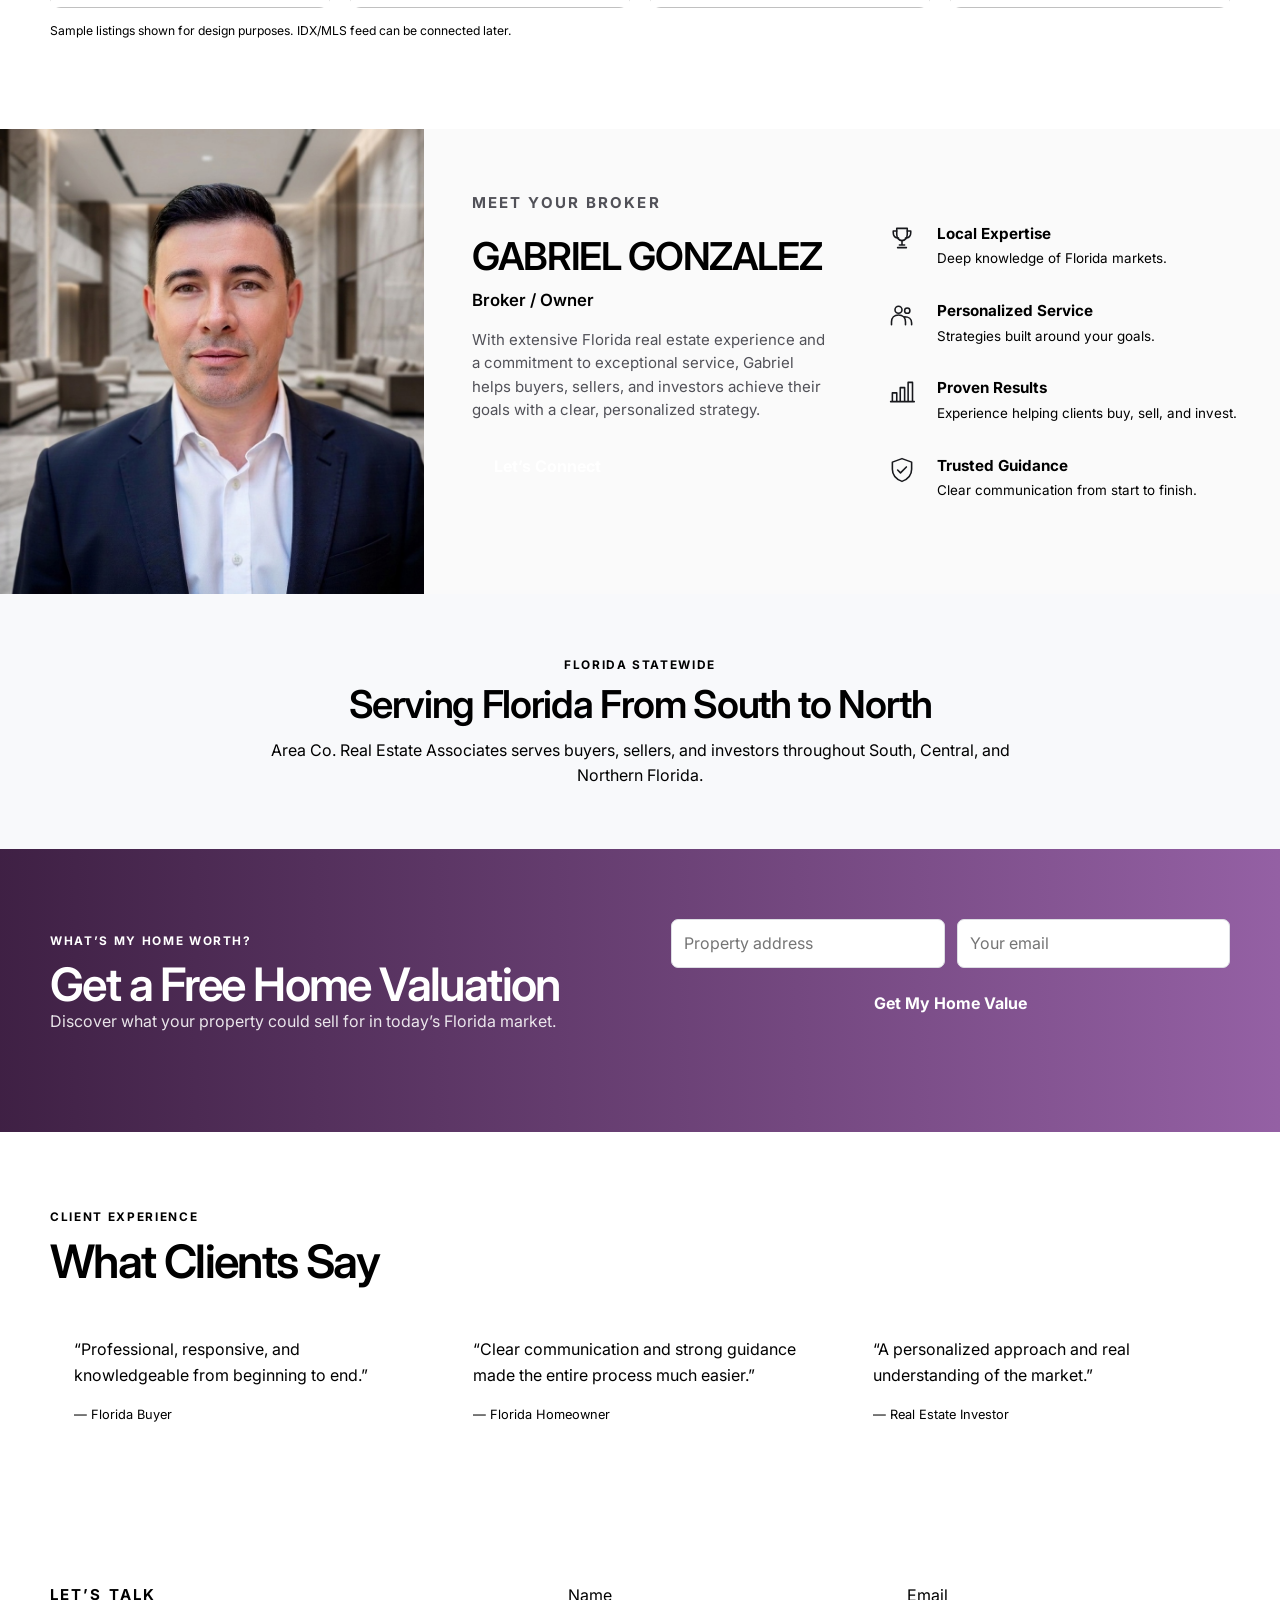
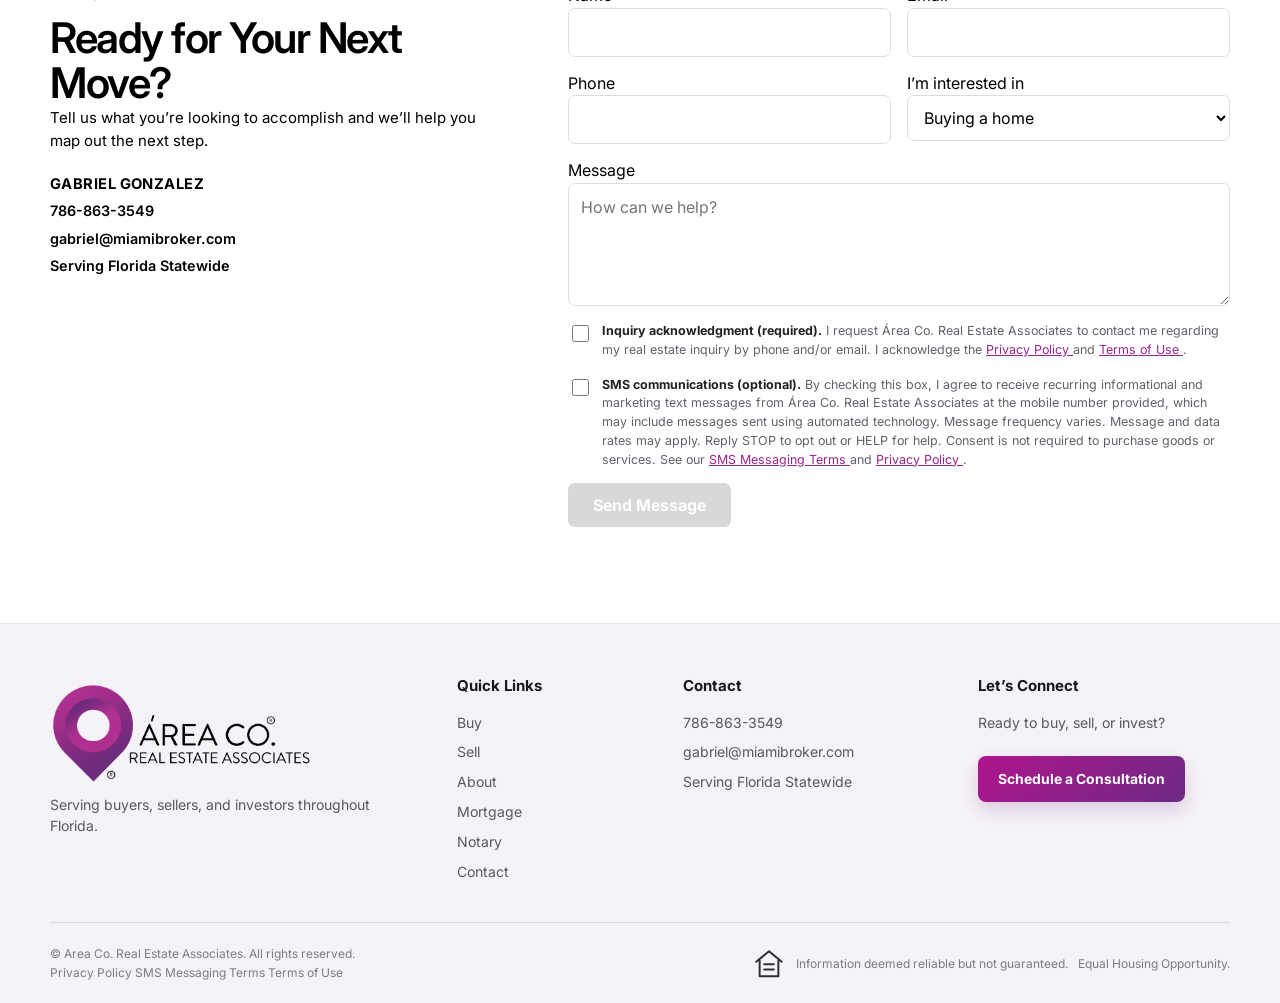
==== commit 0582aea4: "Update index.html" ====
--- a/index.html
+++ b/index.html
@@ -468,16 +468,46 @@
       </div>
     </div>
 
-    <div class="container footer-bottom">
-      <div class="footer-legal-left">
-        <span>© <span id="year"></span> Area Co. Real Estate Associates. All rights reserved.</span>
-      </div>
-
-      <div class="footer-legal-right">
-        <img class="eho-logo" src="assets/equal-housing-opportunity.svg" alt="Equal Housing Opportunity">
-        <span>Information deemed reliable but not guaranteed.</span>
-        <span>Equal Housing Opportunity.</span>
-      </div>
+   <div class="container footer-bottom">
+
+  <div class="footer-legal-left">
+    <span>
+      © <span id="year"></span>
+      Area Co. Real Estate Associates. All rights reserved.
+    </span>
+
+    <div class="footer-policy-links">
+      <a href="/privacy-policy/#privacy">
+        Privacy Policy
+      </a>
+
+      <a href="/privacy-policy/#sms">
+        SMS Messaging Terms
+      </a>
+
+      <a href="/privacy-policy/#terms">
+        Terms of Use
+      </a>
+    </div>
+  </div>
+
+  <div class="footer-legal-right">
+    <img
+      class="eho-logo"
+      src="assets/equal-housing-opportunity.svg"
+      alt="Equal Housing Opportunity"
+    >
+
+    <span>
+      Information deemed reliable but not guaranteed.
+    </span>
+
+    <span>
+      Equal Housing Opportunity.
+    </span>
+  </div>
+
+</div>
     </div>
   </footer>
 
--- a/styles.css
+++ b/styles.css
@@ -780,3 +780,57 @@
     display:none !important;
   }
 }
+/* Area Co inquiry + SMS consent */
+
+.consent-row {
+  grid-column: 1 / -1;
+  margin-top: 2px;
+}
+
+.consent-label {
+  display: flex;
+  align-items: flex-start;
+  gap: 10px;
+  cursor: pointer;
+  font-size: 0.78rem;
+  line-height: 1.5;
+  color: #5f626a;
+}
+
+.consent-label input[type="checkbox"] {
+  width: 17px;
+  height: 17px;
+  flex: 0 0 17px;
+  margin-top: 3px;
+  accent-color: #b0148e;
+}
+
+.consent-label strong {
+  color: #222;
+}
+
+.consent-label a {
+  color: #9b238e;
+  text-decoration: underline;
+}
+
+.consent-submit:disabled {
+  background: #c8c8cc !important;
+  color: #ffffff !important;
+  cursor: not-allowed;
+  opacity: 0.7;
+  box-shadow: none !important;
+  transform: none !important;
+}
+
+.consent-submit:not(:disabled) {
+  background: linear-gradient(
+    135deg,
+    #b0148e,
+    #6d2b82
+  ) !important;
+
+  color: #ffffff !important;
+  cursor: pointer;
+  opacity: 1;
+}
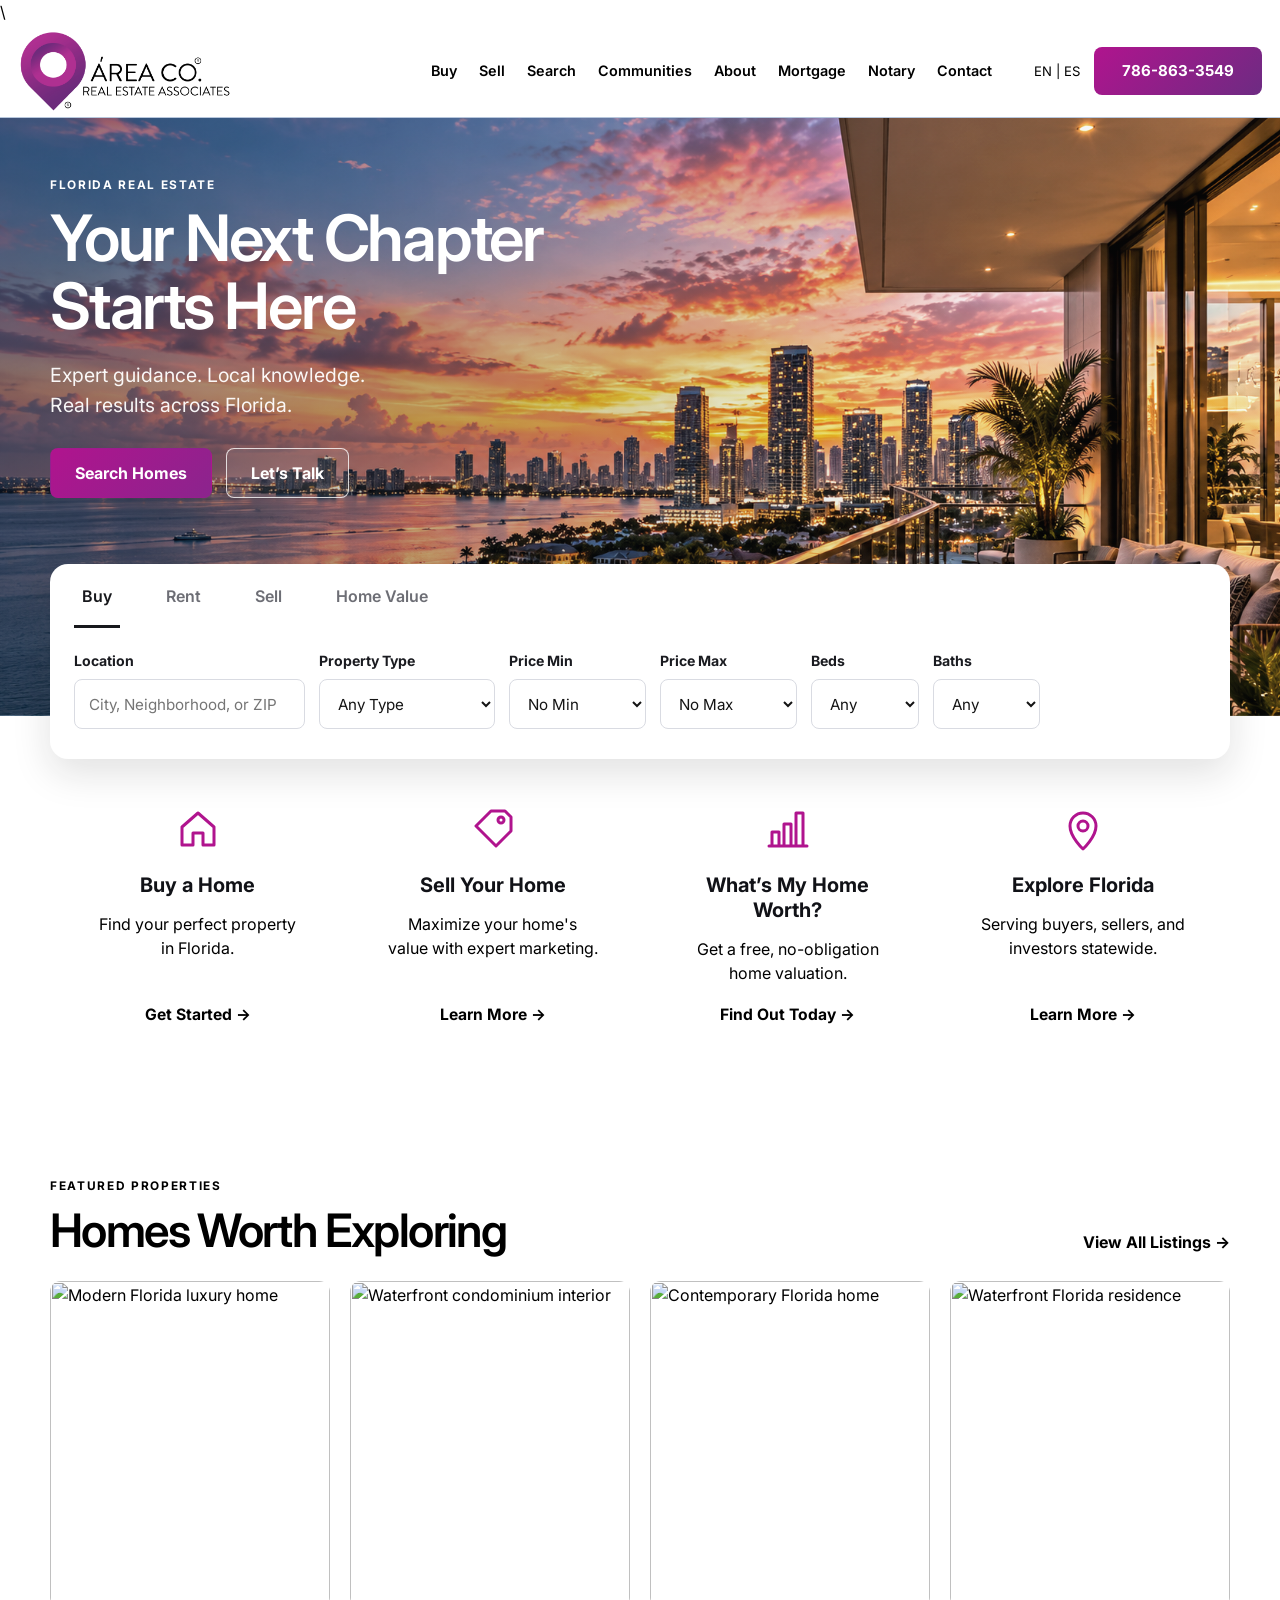
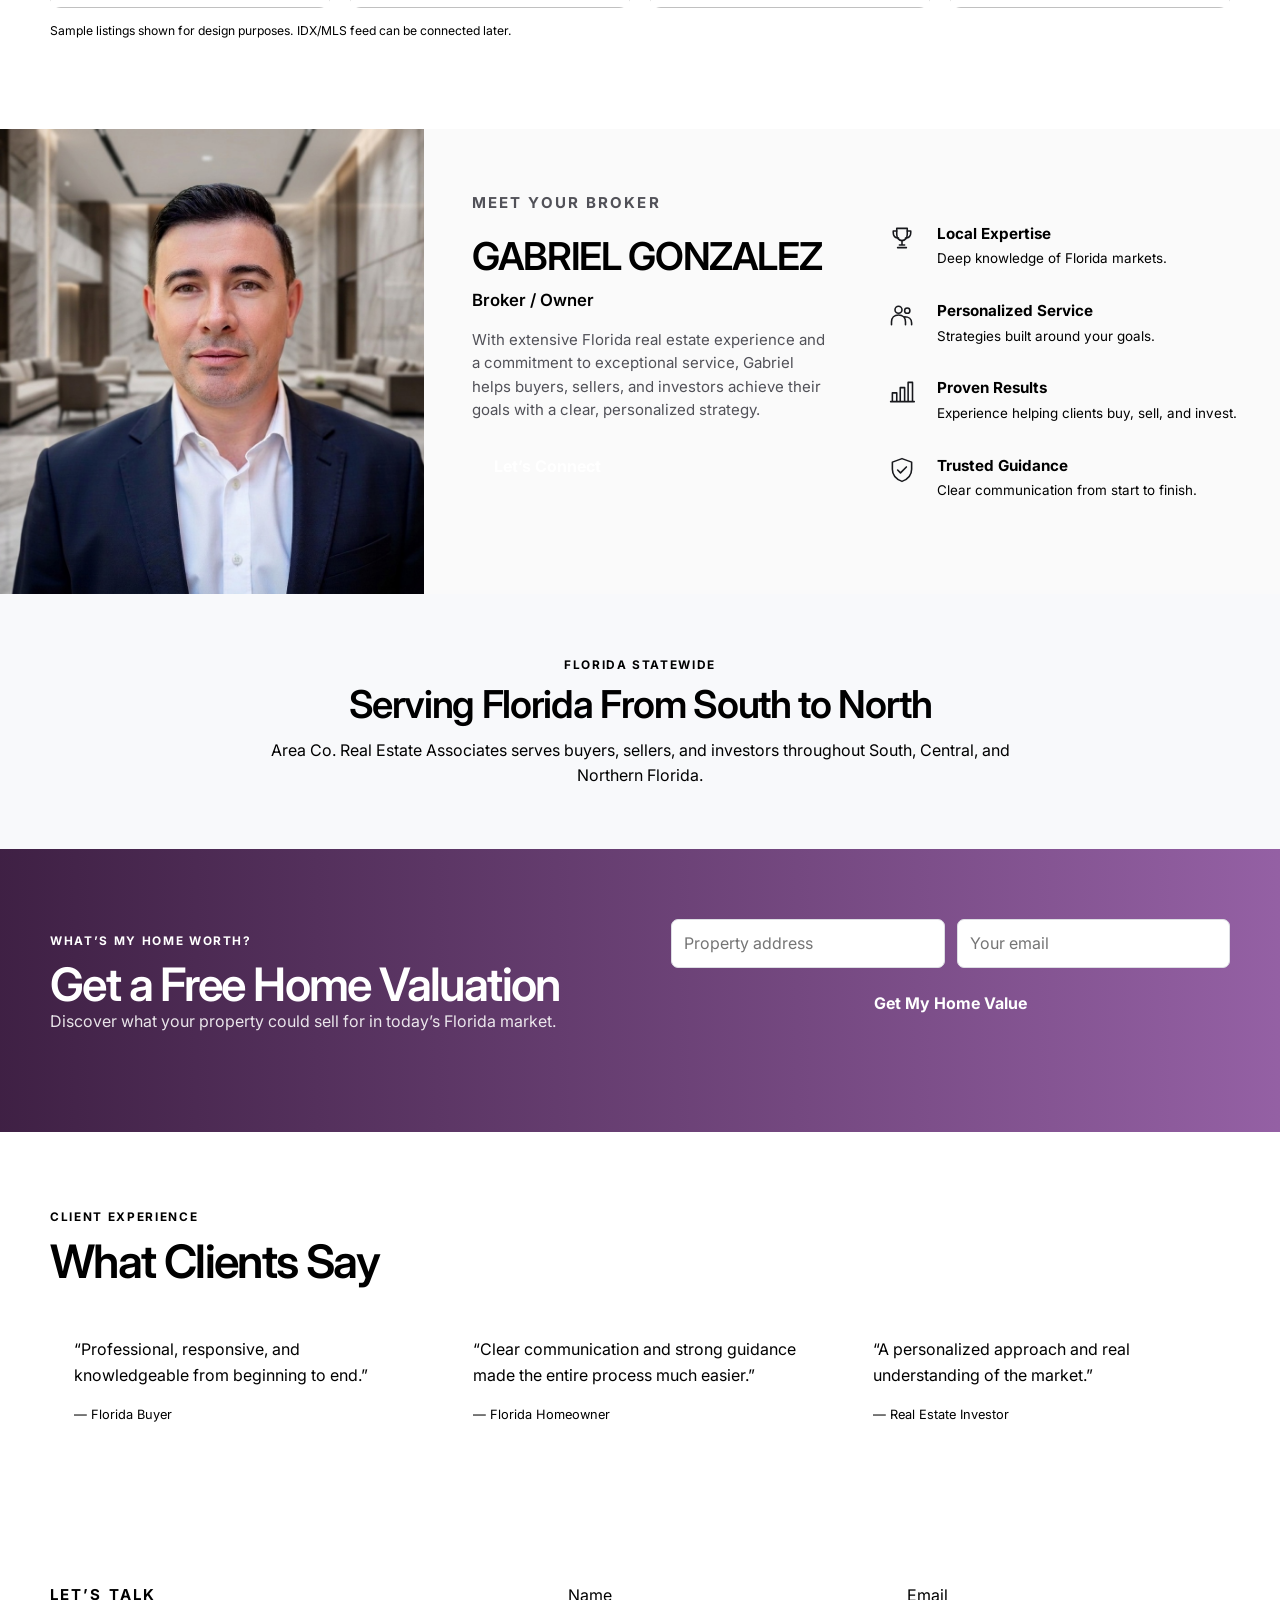
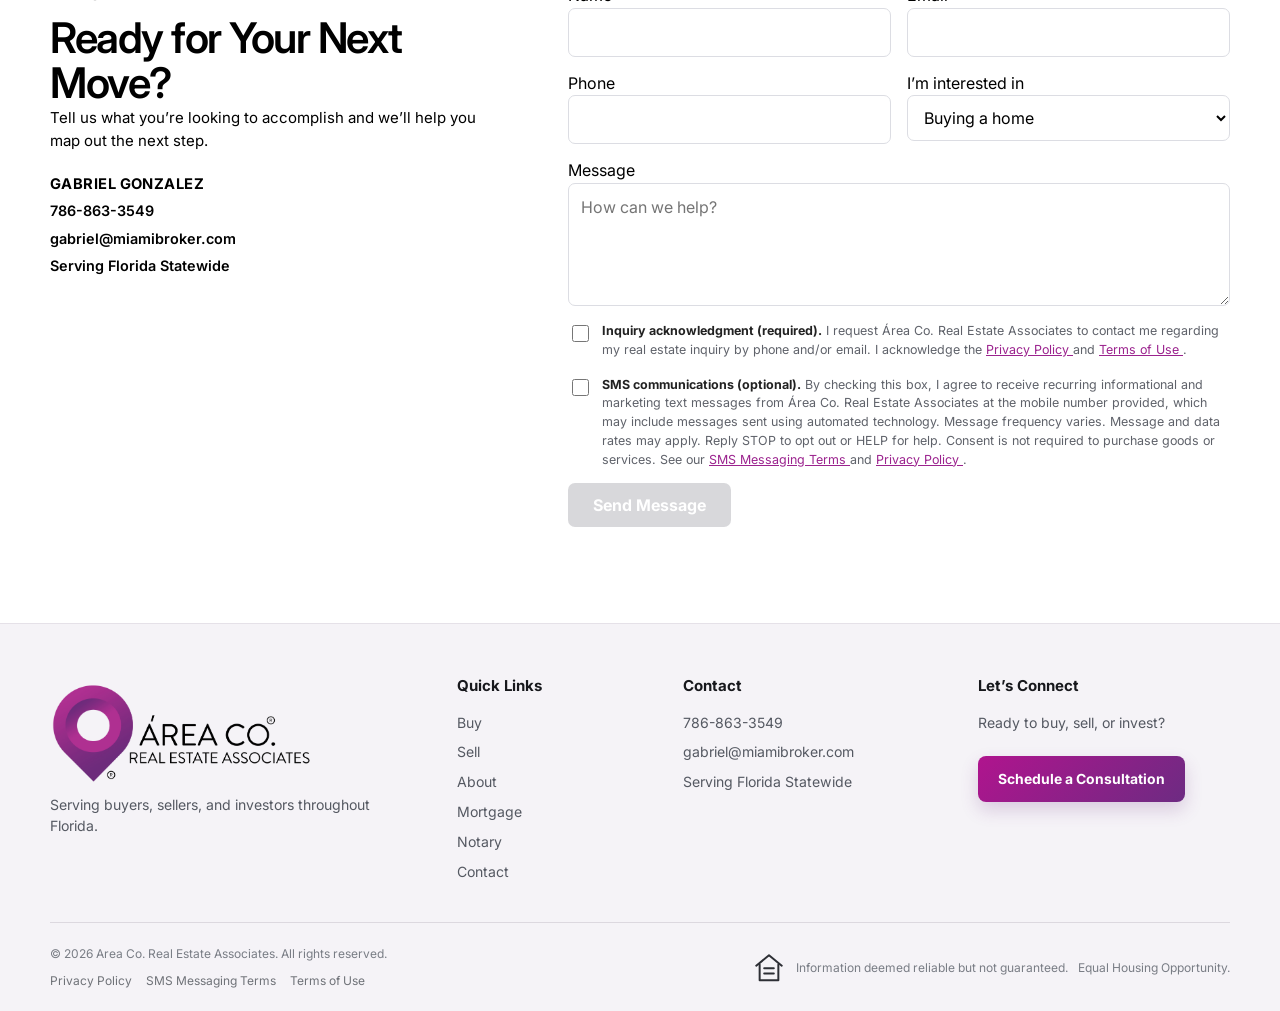
==== commit 312e39b7: "Update index.html" ====
--- a/index.html
+++ b/index.html
@@ -289,7 +289,11 @@
   netlify-honeypot="bot-field"
 >
   <input type="hidden" name="form-name" value="real-estate-inquiry">
-
+<input
+  type="hidden"
+  name="subject"
+  value="New Area Co. Real Estate Website Lead"
+/>
   <input
     type="hidden"
     name="consent_version"
--- a/styles.css
+++ b/styles.css
@@ -834,3 +834,20 @@
   cursor: pointer;
   opacity: 1;
 }
+.footer-policy-links{
+  display:flex;
+  flex-wrap:wrap;
+  gap:14px;
+  margin-top:8px;
+}
+
+.footer-policy-links a{
+  color:#6f7278;
+  font-size:.75rem;
+  text-decoration:none;
+}
+
+.footer-policy-links a:hover{
+  color:#b0148e;
+  text-decoration:underline;
+}
